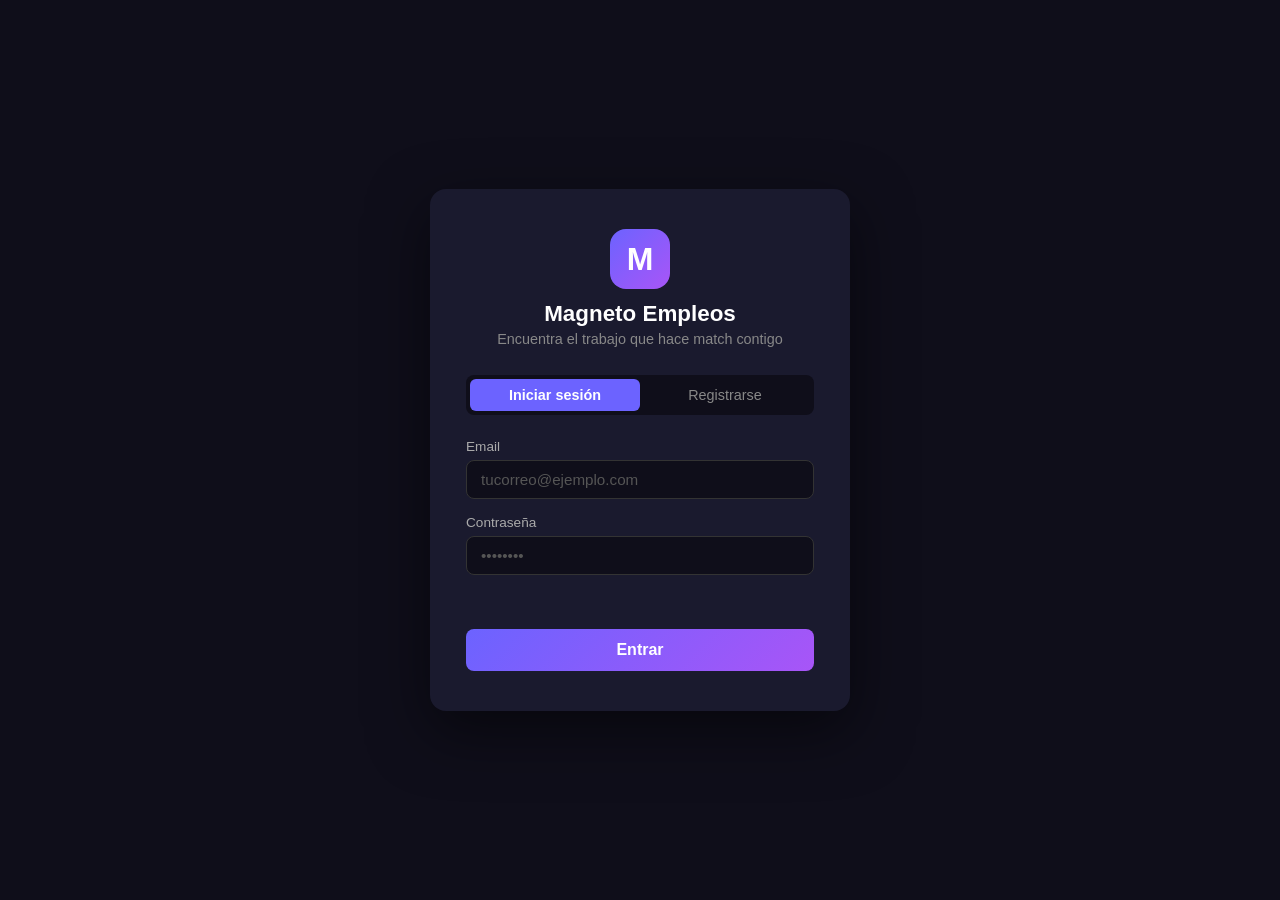
==== frontend/index.html @ bad2bdaa "Aplicacion de empleos tipo Magneto" ====
<!DOCTYPE html>
<html lang="es">
<head>
  <meta charset="UTF-8" />
  <title>Magneto Empleos — Iniciar sesión</title>
  <link rel="stylesheet" href="styles.css" />
</head>
<body class="auth-page">

  <div class="auth-card">
    <div class="auth-logo">
      <span class="logo-icon">M</span>
      <h1>Magneto Empleos</h1>
      <p>Encuentra el trabajo que hace match contigo</p>
    </div>

    <!-- Tabs -->
    <div class="tabs">
      <button class="tab active" onclick="showTab('login')">Iniciar sesión</button>
      <button class="tab" onclick="showTab('register')">Registrarse</button>
    </div>

    <!-- Login -->
    <form id="loginForm" class="auth-form" onsubmit="handleLogin(event)">
      <div class="field">
        <label>Email</label>
        <input type="email" id="loginEmail" placeholder="tucorreo@ejemplo.com" required />
      </div>
      <div class="field">
        <label>Contraseña</label>
        <input type="password" id="loginPassword" placeholder="••••••••" required />
      </div>
      <div id="loginError" class="error-msg"></div>
      <button type="submit" class="btn-primary">Entrar</button>
    </form>

    <!-- Register -->
    <form id="registerForm" class="auth-form hidden" onsubmit="handleRegister(event)">
      <div class="field">
        <label>Nombre completo</label>
        <input type="text" id="regName" placeholder="Juan Pérez" required />
      </div>
      <div class="field">
        <label>Email</label>
        <input type="email" id="regEmail" placeholder="tucorreo@ejemplo.com" required />
      </div>
      <div class="field">
        <label>Contraseña</label>
        <input type="password" id="regPassword" placeholder="Mínimo 6 caracteres" required minlength="6" />
      </div>
      <div id="registerError" class="error-msg"></div>
      <button type="submit" class="btn-primary">Crear cuenta</button>
    </form>
  </div>

  <script src="config.js"></script>
  <script>
    // Si ya hay sesion, redirigir al dashboard
    if (getToken()) window.location.href = "dashboard.html";

    function showTab(tab) {
      document.querySelectorAll(".tab").forEach(t => t.classList.remove("active"));
      document.querySelectorAll(".auth-form").forEach(f => f.classList.add("hidden"));

      if (tab === "login") {
        document.querySelectorAll(".tab")[0].classList.add("active");
        document.getElementById("loginForm").classList.remove("hidden");
      } else {
        document.querySelectorAll(".tab")[1].classList.add("active");
        document.getElementById("registerForm").classList.remove("hidden");
      }
    }

    async function handleLogin(e) {
      e.preventDefault();
      const errEl = document.getElementById("loginError");
      errEl.textContent = "";
      try {
        const data = await apiFetch("/auth/login", {
          method: "POST",
          body: JSON.stringify({
            email: document.getElementById("loginEmail").value,
            password: document.getElementById("loginPassword").value,
          }),
        });
        localStorage.setItem("token", data.token);
        localStorage.setItem("user", JSON.stringify(data.user));
        window.location.href = "dashboard.html";
      } catch (err) {
        errEl.textContent = err.message;
      }
    }

    async function handleRegister(e) {
      e.preventDefault();
      const errEl = document.getElementById("registerError");
      errEl.textContent = "";
      try {
        const data = await apiFetch("/auth/register", {
          method: "POST",
          body: JSON.stringify({
            email: document.getElementById("regEmail").value,
            full_name: document.getElementById("regName").value,
            password: document.getElementById("regPassword").value,
          }),
        });
        localStorage.setItem("token", data.token);
        localStorage.setItem("user", JSON.stringify(data.user));
        window.location.href = "profile.html";
      } catch (err) {
        errEl.textContent = err.message;
      }
    }
  </script>
</body>
</html>
---- frontend/styles.css ----
/* ===== RESET & BASE ===== */
*, *::before, *::after { box-sizing: border-box; margin: 0; padding: 0; }
body { font-family: 'Segoe UI', sans-serif; background: #f0f2f5; color: #1a1a2e; min-height: 100vh; }
a { text-decoration: none; color: inherit; }

/* ===== NAVBAR ===== */
.navbar {
  background: #1a1a2e;
  color: white;
  display: flex;
  align-items: center;
  justify-content: space-between;
  padding: 0 32px;
  height: 60px;
  position: sticky;
  top: 0;
  z-index: 100;
  box-shadow: 0 2px 8px rgba(0,0,0,0.3);
}
.nav-brand { display: flex; align-items: center; gap: 10px; font-weight: 700; font-size: 1.1rem; }
.nav-links { display: flex; align-items: center; gap: 24px; }
.nav-links a { color: #aaa; font-size: 0.95rem; transition: color 0.2s; }
.nav-links a:hover, .nav-links a.active { color: white; }
.btn-logout {
  background: transparent; border: 1px solid #555; color: #aaa;
  padding: 6px 14px; border-radius: 6px; cursor: pointer; font-size: 0.85rem;
  transition: all 0.2s;
}
.btn-logout:hover { border-color: #e74c3c; color: #e74c3c; }

/* ===== LOGO ICON ===== */
.logo-icon {
  background: linear-gradient(135deg, #6c63ff, #a855f7);
  color: white; font-weight: 900; font-size: 1.2rem;
  width: 36px; height: 36px; border-radius: 10px;
  display: inline-flex; align-items: center; justify-content: center;
}
.logo-icon.small { width: 28px; height: 28px; font-size: 1rem; border-radius: 7px; }

/* ===== CONTAINER ===== */
.container { max-width: 900px; margin: 0 auto; padding: 32px 20px; }
.page-title { font-size: 1.6rem; font-weight: 700; margin-bottom: 4px; }
.page-sub { color: #666; margin-bottom: 24px; }

/* ===== AUTH PAGE ===== */
.auth-page { display: flex; align-items: center; justify-content: center; min-height: 100vh; background: #0f0e1a; }
.auth-card {
  background: #1a1a2e; border-radius: 16px; padding: 40px 36px;
  width: 100%; max-width: 420px; box-shadow: 0 20px 60px rgba(0,0,0,0.5);
}
.auth-logo { text-align: center; margin-bottom: 28px; }
.auth-logo .logo-icon {
  width: 60px; height: 60px; font-size: 2rem; border-radius: 16px;
  margin: 0 auto 12px;
}
.auth-logo h1 { color: white; font-size: 1.4rem; }
.auth-logo p { color: #888; font-size: 0.9rem; margin-top: 4px; }

/* ===== TABS ===== */
.tabs { display: flex; background: #0f0e1a; border-radius: 8px; padding: 4px; margin-bottom: 24px; }
.tab {
  flex: 1; padding: 8px; background: transparent; border: none; color: #888;
  border-radius: 6px; cursor: pointer; font-size: 0.9rem; transition: all 0.2s;
}
.tab.active { background: #6c63ff; color: white; font-weight: 600; }

/* ===== FORMS ===== */
.auth-form { display: flex; flex-direction: column; gap: 16px; }
.hidden { display: none !important; }
.field { display: flex; flex-direction: column; gap: 6px; }
.field label { font-size: 0.85rem; color: #aaa; font-weight: 500; }
.field input, .field select {
  padding: 10px 14px; border-radius: 8px; border: 1px solid #333;
  background: #0f0e1a; color: white; font-size: 0.95rem; outline: none;
  transition: border-color 0.2s;
}
.field input:focus, .field select:focus { border-color: #6c63ff; }
.field input::placeholder { color: #555; }
.field-hint { font-size: 0.8rem; color: #777; margin-bottom: 4px; }

/* Perfil - campos claros sobre fondo claro */
.profile-card .field input,
.profile-card .field select {
  background: white; color: #1a1a2e; border: 1px solid #ddd;
}
.profile-card .field input:focus,
.profile-card .field select:focus { border-color: #6c63ff; }
.profile-card .field label { color: #555; }

/* ===== BUTTONS ===== */
.btn-primary {
  background: linear-gradient(135deg, #6c63ff, #a855f7);
  color: white; border: none; padding: 12px; border-radius: 8px;
  font-size: 1rem; font-weight: 600; cursor: pointer; transition: opacity 0.2s;
  margin-top: 4px;
}
.btn-primary:hover { opacity: 0.9; }
.btn-secondary {
  background: white; border: 1px solid #ddd; color: #555;
  padding: 8px 16px; border-radius: 8px; cursor: pointer; font-size: 0.9rem;
  transition: border-color 0.2s;
}
.btn-secondary:hover { border-color: #6c63ff; color: #6c63ff; }

/* ===== ERROR / STATUS ===== */
.error-msg { color: #e74c3c; font-size: 0.85rem; min-height: 18px; }
.status-msg {
  padding: 10px 14px; border-radius: 8px; font-size: 0.9rem;
}
.status-msg.info { background: #e8f4fd; color: #1a73e8; }
.status-msg.success { background: #e6f9f0; color: #27ae60; }
.status-msg.error { background: #fdeaea; color: #e74c3c; }

/* ===== WELCOME BAR ===== */
.welcome-bar {
  display: flex; align-items: center; justify-content: space-between;
  margin-bottom: 20px; flex-wrap: wrap; gap: 12px;
}
.welcome-bar h2 { font-size: 1.4rem; }
.welcome-bar p { color: #666; font-size: 0.9rem; }
.notif-area { display: flex; gap: 10px; align-items: center; }

.btn-notif {
  background: white; border: 1px solid #ddd; padding: 8px 14px;
  border-radius: 8px; cursor: pointer; font-size: 1rem; position: relative;
}
.btn-match {
  background: linear-gradient(135deg, #6c63ff, #a855f7);
  color: white; border: none; padding: 9px 18px;
  border-radius: 8px; cursor: pointer; font-weight: 600; font-size: 0.9rem;
}
.badge {
  background: #e74c3c; color: white; font-size: 0.7rem; font-weight: 700;
  border-radius: 50%; width: 18px; height: 18px;
  display: inline-flex; align-items: center; justify-content: center;
  position: absolute; top: 4px; right: 4px;
}

/* ===== NOTIFICATIONS PANEL ===== */
.notif-panel {
  background: white; border-radius: 12px; padding: 20px;
  box-shadow: 0 4px 20px rgba(0,0,0,0.1); margin-bottom: 24px;
}
.notif-panel h3 { margin-bottom: 16px; font-size: 1rem; color: #555; }
.notif-item {
  display: flex; gap: 14px; align-items: flex-start;
  padding: 12px 0; border-bottom: 1px solid #f0f0f0;
}
.notif-item:last-child { border-bottom: none; }
.notif-item p { font-size: 0.85rem; color: #666; margin-top: 4px; }
.notif-item small { color: #999; font-size: 0.8rem; }
.no-notif { color: #999; font-size: 0.9rem; text-align: center; padding: 16px 0; }

/* ===== MATCH CARDS ===== */
.match-card {
  background: white; border-radius: 12px; padding: 20px;
  margin-bottom: 16px; box-shadow: 0 2px 12px rgba(0,0,0,0.07);
  border-left: 4px solid #6c63ff;
  transition: transform 0.2s, box-shadow 0.2s;
}
.match-card:hover { transform: translateY(-2px); box-shadow: 0 6px 20px rgba(0,0,0,0.12); }
.match-header { display: flex; justify-content: space-between; align-items: flex-start; margin-bottom: 10px; }
.match-header h3 { font-size: 1.1rem; margin-bottom: 4px; }
.match-exp { font-size: 0.85rem; color: #666; margin-bottom: 12px; line-height: 1.5; }
.match-footer { display: flex; align-items: center; justify-content: space-between; flex-wrap: wrap; gap: 8px; }

/* ===== JOB CARDS ===== */
.job-card {
  background: white; border-radius: 12px; padding: 20px;
  margin-bottom: 16px; box-shadow: 0 2px 12px rgba(0,0,0,0.07);
  transition: transform 0.2s;
}
.job-card:hover { transform: translateY(-2px); }
.job-header { display: flex; justify-content: space-between; align-items: flex-start; margin-bottom: 8px; }
.job-header h3 { font-size: 1.05rem; margin-bottom: 4px; }
.job-location { font-size: 0.85rem; color: #888; margin-bottom: 8px; }
.job-desc { font-size: 0.9rem; color: #555; margin-bottom: 12px; line-height: 1.5; }
.job-footer { display: flex; align-items: center; justify-content: space-between; flex-wrap: wrap; gap: 8px; }

/* ===== SHARED CARD PARTS ===== */
.company { display: block; font-size: 0.9rem; color: #6c63ff; font-weight: 500; margin-bottom: 4px; }
.location { font-size: 0.82rem; color: #888; }
.salary { font-size: 0.85rem; color: #27ae60; font-weight: 500; }
.skills-row { display: flex; flex-wrap: wrap; gap: 6px; }
.skill-tag {
  background: #f0eeff; color: #6c63ff;
  padding: 3px 10px; border-radius: 20px; font-size: 0.78rem; font-weight: 500;
}
.skill-tag.editable {
  display: inline-flex; align-items: center; gap: 6px;
}
.skill-tag.editable button {
  background: none; border: none; color: #a855f7; cursor: pointer;
  font-size: 1rem; line-height: 1; padding: 0;
}

/* ===== SCORE BADGE ===== */
.score-badge {
  font-size: 1.1rem; font-weight: 800; padding: 6px 12px;
  border-radius: 10px; min-width: 60px; text-align: center;
}
.score-high { background: #e6f9f0; color: #27ae60; }
.score-mid { background: #fff8e1; color: #f39c12; }
.score-low { background: #fdeaea; color: #e74c3c; }

/* Notif score mini */
.notif-score {
  font-weight: 800; font-size: 0.9rem; padding: 4px 10px;
  border-radius: 8px; white-space: nowrap;
}

/* ===== MODALITY BADGE ===== */
.modality-badge {
  padding: 4px 12px; border-radius: 20px; font-size: 0.8rem; font-weight: 600; white-space: nowrap;
}
.modality-badge.remote { background: #e0f7f4; color: #0a9e88; }
.modality-badge.hybrid { background: #fff0e0; color: #e07b00; }
.modality-badge.on-site { background: #e8eaff; color: #3a4bd1; }

/* ===== FILTERS BAR ===== */
.filters-bar { display: flex; gap: 12px; margin-bottom: 16px; flex-wrap: wrap; }
.filters-bar input, .filters-bar select {
  padding: 9px 14px; border: 1px solid #ddd; border-radius: 8px;
  font-size: 0.9rem; background: white; outline: none; color: #1a1a2e;
}
.filters-bar input:focus, .filters-bar select:focus { border-color: #6c63ff; }
.job-count { font-size: 0.85rem; color: #888; margin-bottom: 16px; }

/* ===== PROFILE CARD ===== */
.profile-card {
  background: white; border-radius: 16px; padding: 28px;
  box-shadow: 0 2px 16px rgba(0,0,0,0.08);
}
.profile-top {
  display: flex; align-items: center; gap: 16px;
  margin-bottom: 28px; padding-bottom: 20px;
  border-bottom: 1px solid #f0f0f0;
}
.profile-top h3 { font-size: 1.1rem; }
.profile-top p { color: #888; font-size: 0.9rem; }
.avatar {
  width: 56px; height: 56px; border-radius: 50%;
  background: linear-gradient(135deg, #6c63ff, #a855f7);
  color: white; font-size: 1.4rem; font-weight: 800;
  display: flex; align-items: center; justify-content: center;
  flex-shrink: 0;
}
.form-grid { display: grid; grid-template-columns: 1fr 1fr; gap: 16px; margin-bottom: 20px; }

/* ===== SKILLS INPUT ===== */
.skills-input-area {
  min-height: 50px; border: 1px solid #ddd; border-radius: 8px;
  padding: 8px 12px; background: white; cursor: text;
  display: flex; flex-wrap: wrap; gap: 6px; align-items: center;
  transition: border-color 0.2s;
}
.skills-input-area:focus-within { border-color: #6c63ff; }
.skills-input-area input {
  border: none !important; outline: none !important; padding: 4px 0 !important;
  background: transparent !important; color: #1a1a2e !important;
  min-width: 140px; flex: 1;
}

/* ===== EMPTY / LOADING ===== */
.empty-state {
  background: white; border-radius: 12px; padding: 40px;
  text-align: center; color: #888; line-height: 1.8;
  box-shadow: 0 2px 8px rgba(0,0,0,0.05);
}
.empty-state a { color: #6c63ff; font-weight: 500; }
.loading { text-align: center; color: #aaa; padding: 40px; }

/* ===== RESPONSIVE ===== */
@media (max-width: 600px) {
  .form-grid { grid-template-columns: 1fr; }
  .match-header, .job-header { flex-direction: column; gap: 10px; }
  .nav-links { gap: 12px; }
  .navbar { padding: 0 16px; }
  .container { padding: 20px 14px; }
}
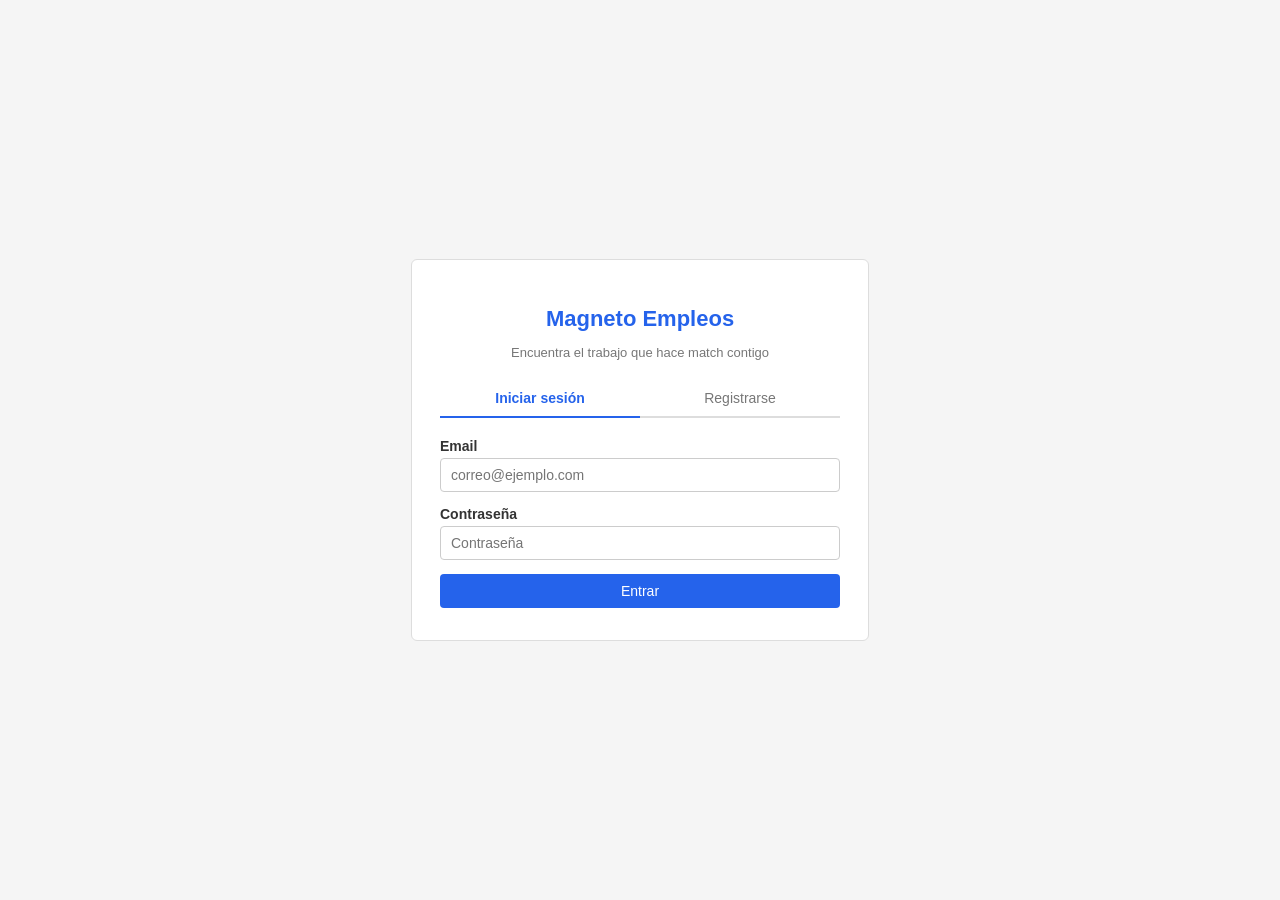
==== commit 9d9208fa: "Cambiando el front" ====
--- a/frontend/index.html
+++ b/frontend/index.html
@@ -2,79 +2,84 @@
 <html lang="es">
 <head>
   <meta charset="UTF-8" />
-  <title>Magneto Empleos — Iniciar sesión</title>
+  <title>Magneto Empleos - Login</title>
   <link rel="stylesheet" href="styles.css" />
 </head>
-<body class="auth-page">
+<body>
 
-  <div class="auth-card">
-    <div class="auth-logo">
-      <span class="logo-icon">M</span>
+  <div class="auth-wrapper">
+    <div class="auth-box">
+
       <h1>Magneto Empleos</h1>
       <p>Encuentra el trabajo que hace match contigo</p>
+
+      <!-- Tabs -->
+      <div class="tabs">
+        <button class="tab-btn active" onclick="mostrarTab('login')">Iniciar sesión</button>
+        <button class="tab-btn" onclick="mostrarTab('registro')">Registrarse</button>
+      </div>
+
+      <!-- Login -->
+      <div id="tabLogin">
+        <div id="loginMsg"></div>
+        <form onsubmit="hacerLogin(event)">
+          <div class="field">
+            <label>Email</label>
+            <input type="email" id="loginEmail" placeholder="correo@ejemplo.com" required />
+          </div>
+          <div class="field">
+            <label>Contraseña</label>
+            <input type="password" id="loginPassword" placeholder="Contraseña" required />
+          </div>
+          <button type="submit" class="btn btn-primary" style="width:100%">Entrar</button>
+        </form>
+      </div>
+
+      <!-- Registro -->
+      <div id="tabRegistro" class="hidden">
+        <div id="registroMsg"></div>
+        <form onsubmit="hacerRegistro(event)">
+          <div class="field">
+            <label>Nombre completo</label>
+            <input type="text" id="regNombre" placeholder="Juan Pérez" required />
+          </div>
+          <div class="field">
+            <label>Email</label>
+            <input type="email" id="regEmail" placeholder="correo@ejemplo.com" required />
+          </div>
+          <div class="field">
+            <label>Contraseña</label>
+            <input type="password" id="regPassword" placeholder="Mínimo 6 caracteres" minlength="6" required />
+          </div>
+          <button type="submit" class="btn btn-primary" style="width:100%">Crear cuenta</button>
+        </form>
+      </div>
+
     </div>
-
-    <!-- Tabs -->
-    <div class="tabs">
-      <button class="tab active" onclick="showTab('login')">Iniciar sesión</button>
-      <button class="tab" onclick="showTab('register')">Registrarse</button>
-    </div>
-
-    <!-- Login -->
-    <form id="loginForm" class="auth-form" onsubmit="handleLogin(event)">
-      <div class="field">
-        <label>Email</label>
-        <input type="email" id="loginEmail" placeholder="tucorreo@ejemplo.com" required />
-      </div>
-      <div class="field">
-        <label>Contraseña</label>
-        <input type="password" id="loginPassword" placeholder="••••••••" required />
-      </div>
-      <div id="loginError" class="error-msg"></div>
-      <button type="submit" class="btn-primary">Entrar</button>
-    </form>
-
-    <!-- Register -->
-    <form id="registerForm" class="auth-form hidden" onsubmit="handleRegister(event)">
-      <div class="field">
-        <label>Nombre completo</label>
-        <input type="text" id="regName" placeholder="Juan Pérez" required />
-      </div>
-      <div class="field">
-        <label>Email</label>
-        <input type="email" id="regEmail" placeholder="tucorreo@ejemplo.com" required />
-      </div>
-      <div class="field">
-        <label>Contraseña</label>
-        <input type="password" id="regPassword" placeholder="Mínimo 6 caracteres" required minlength="6" />
-      </div>
-      <div id="registerError" class="error-msg"></div>
-      <button type="submit" class="btn-primary">Crear cuenta</button>
-    </form>
   </div>
 
   <script src="config.js"></script>
   <script>
-    // Si ya hay sesion, redirigir al dashboard
     if (getToken()) window.location.href = "dashboard.html";
 
-    function showTab(tab) {
-      document.querySelectorAll(".tab").forEach(t => t.classList.remove("active"));
-      document.querySelectorAll(".auth-form").forEach(f => f.classList.add("hidden"));
+    function mostrarTab(tab) {
+      document.querySelectorAll(".tab-btn").forEach(b => b.classList.remove("active"));
+      document.getElementById("tabLogin").classList.add("hidden");
+      document.getElementById("tabRegistro").classList.add("hidden");
 
       if (tab === "login") {
-        document.querySelectorAll(".tab")[0].classList.add("active");
-        document.getElementById("loginForm").classList.remove("hidden");
+        document.querySelectorAll(".tab-btn")[0].classList.add("active");
+        document.getElementById("tabLogin").classList.remove("hidden");
       } else {
-        document.querySelectorAll(".tab")[1].classList.add("active");
-        document.getElementById("registerForm").classList.remove("hidden");
+        document.querySelectorAll(".tab-btn")[1].classList.add("active");
+        document.getElementById("tabRegistro").classList.remove("hidden");
       }
     }
 
-    async function handleLogin(e) {
+    async function hacerLogin(e) {
       e.preventDefault();
-      const errEl = document.getElementById("loginError");
-      errEl.textContent = "";
+      const msgEl = document.getElementById("loginMsg");
+      msgEl.innerHTML = "";
       try {
         const data = await apiFetch("/auth/login", {
           method: "POST",
@@ -87,20 +92,20 @@
         localStorage.setItem("user", JSON.stringify(data.user));
         window.location.href = "dashboard.html";
       } catch (err) {
-        errEl.textContent = err.message;
+        msgEl.innerHTML = `<div class="msg msg-error">${err.message}</div>`;
       }
     }
 
-    async function handleRegister(e) {
+    async function hacerRegistro(e) {
       e.preventDefault();
-      const errEl = document.getElementById("registerError");
-      errEl.textContent = "";
+      const msgEl = document.getElementById("registroMsg");
+      msgEl.innerHTML = "";
       try {
         const data = await apiFetch("/auth/register", {
           method: "POST",
           body: JSON.stringify({
             email: document.getElementById("regEmail").value,
-            full_name: document.getElementById("regName").value,
+            full_name: document.getElementById("regNombre").value,
             password: document.getElementById("regPassword").value,
           }),
         });
@@ -108,7 +113,7 @@
         localStorage.setItem("user", JSON.stringify(data.user));
         window.location.href = "profile.html";
       } catch (err) {
-        errEl.textContent = err.message;
+        msgEl.innerHTML = `<div class="msg msg-error">${err.message}</div>`;
       }
     }
   </script>
--- a/frontend/styles.css
+++ b/frontend/styles.css
@@ -1,280 +1,376 @@
-/* ===== RESET & BASE ===== */
-*, *::before, *::after { box-sizing: border-box; margin: 0; padding: 0; }
-body { font-family: 'Segoe UI', sans-serif; background: #f0f2f5; color: #1a1a2e; min-height: 100vh; }
-a { text-decoration: none; color: inherit; }
-
-/* ===== NAVBAR ===== */
-.navbar {
-  background: #1a1a2e;
+/* Estilos generales */
+body {
+  font-family: Arial, sans-serif;
+  background-color: #f5f5f5;
+  margin: 0;
+  padding: 0;
+  color: #333;
+}
+
+a {
+  text-decoration: none;
+  color: #2563eb;
+}
+
+/* Navbar */
+nav {
+  background-color: #2563eb;
+  padding: 12px 24px;
+  display: flex;
+  justify-content: space-between;
+  align-items: center;
+}
+
+nav .brand {
   color: white;
-  display: flex;
-  align-items: center;
-  justify-content: space-between;
-  padding: 0 32px;
-  height: 60px;
-  position: sticky;
-  top: 0;
-  z-index: 100;
-  box-shadow: 0 2px 8px rgba(0,0,0,0.3);
-}
-.nav-brand { display: flex; align-items: center; gap: 10px; font-weight: 700; font-size: 1.1rem; }
-.nav-links { display: flex; align-items: center; gap: 24px; }
-.nav-links a { color: #aaa; font-size: 0.95rem; transition: color 0.2s; }
-.nav-links a:hover, .nav-links a.active { color: white; }
-.btn-logout {
-  background: transparent; border: 1px solid #555; color: #aaa;
-  padding: 6px 14px; border-radius: 6px; cursor: pointer; font-size: 0.85rem;
-  transition: all 0.2s;
-}
-.btn-logout:hover { border-color: #e74c3c; color: #e74c3c; }
-
-/* ===== LOGO ICON ===== */
-.logo-icon {
-  background: linear-gradient(135deg, #6c63ff, #a855f7);
-  color: white; font-weight: 900; font-size: 1.2rem;
-  width: 36px; height: 36px; border-radius: 10px;
-  display: inline-flex; align-items: center; justify-content: center;
-}
-.logo-icon.small { width: 28px; height: 28px; font-size: 1rem; border-radius: 7px; }
-
-/* ===== CONTAINER ===== */
-.container { max-width: 900px; margin: 0 auto; padding: 32px 20px; }
-.page-title { font-size: 1.6rem; font-weight: 700; margin-bottom: 4px; }
-.page-sub { color: #666; margin-bottom: 24px; }
-
-/* ===== AUTH PAGE ===== */
-.auth-page { display: flex; align-items: center; justify-content: center; min-height: 100vh; background: #0f0e1a; }
-.auth-card {
-  background: #1a1a2e; border-radius: 16px; padding: 40px 36px;
-  width: 100%; max-width: 420px; box-shadow: 0 20px 60px rgba(0,0,0,0.5);
-}
-.auth-logo { text-align: center; margin-bottom: 28px; }
-.auth-logo .logo-icon {
-  width: 60px; height: 60px; font-size: 2rem; border-radius: 16px;
-  margin: 0 auto 12px;
-}
-.auth-logo h1 { color: white; font-size: 1.4rem; }
-.auth-logo p { color: #888; font-size: 0.9rem; margin-top: 4px; }
-
-/* ===== TABS ===== */
-.tabs { display: flex; background: #0f0e1a; border-radius: 8px; padding: 4px; margin-bottom: 24px; }
-.tab {
-  flex: 1; padding: 8px; background: transparent; border: none; color: #888;
-  border-radius: 6px; cursor: pointer; font-size: 0.9rem; transition: all 0.2s;
-}
-.tab.active { background: #6c63ff; color: white; font-weight: 600; }
-
-/* ===== FORMS ===== */
-.auth-form { display: flex; flex-direction: column; gap: 16px; }
-.hidden { display: none !important; }
-.field { display: flex; flex-direction: column; gap: 6px; }
-.field label { font-size: 0.85rem; color: #aaa; font-weight: 500; }
-.field input, .field select {
-  padding: 10px 14px; border-radius: 8px; border: 1px solid #333;
-  background: #0f0e1a; color: white; font-size: 0.95rem; outline: none;
-  transition: border-color 0.2s;
-}
-.field input:focus, .field select:focus { border-color: #6c63ff; }
-.field input::placeholder { color: #555; }
-.field-hint { font-size: 0.8rem; color: #777; margin-bottom: 4px; }
-
-/* Perfil - campos claros sobre fondo claro */
-.profile-card .field input,
-.profile-card .field select {
-  background: white; color: #1a1a2e; border: 1px solid #ddd;
-}
-.profile-card .field input:focus,
-.profile-card .field select:focus { border-color: #6c63ff; }
-.profile-card .field label { color: #555; }
-
-/* ===== BUTTONS ===== */
+  font-size: 20px;
+  font-weight: bold;
+}
+
+nav .links a {
+  color: white;
+  margin-left: 16px;
+  font-size: 14px;
+}
+
+nav .links a:hover {
+  text-decoration: underline;
+}
+
+nav .links button {
+  margin-left: 16px;
+  background: white;
+  color: #2563eb;
+  border: none;
+  padding: 6px 12px;
+  border-radius: 4px;
+  cursor: pointer;
+  font-size: 14px;
+}
+
+/* Contenedor principal */
+.container {
+  max-width: 860px;
+  margin: 30px auto;
+  padding: 0 16px;
+}
+
+/* Tarjeta simple */
+.card {
+  background: white;
+  border: 1px solid #ddd;
+  border-radius: 6px;
+  padding: 20px;
+  margin-bottom: 16px;
+}
+
+/* Formularios */
+.field {
+  margin-bottom: 14px;
+}
+
+.field label {
+  display: block;
+  font-size: 14px;
+  margin-bottom: 4px;
+  font-weight: bold;
+}
+
+.field input,
+.field select,
+.field textarea {
+  width: 100%;
+  padding: 8px 10px;
+  border: 1px solid #ccc;
+  border-radius: 4px;
+  font-size: 14px;
+  box-sizing: border-box;
+}
+
+.field input:focus,
+.field select:focus {
+  outline: none;
+  border-color: #2563eb;
+}
+
+/* Botones */
+.btn {
+  padding: 9px 18px;
+  border: none;
+  border-radius: 4px;
+  cursor: pointer;
+  font-size: 14px;
+}
+
 .btn-primary {
-  background: linear-gradient(135deg, #6c63ff, #a855f7);
-  color: white; border: none; padding: 12px; border-radius: 8px;
-  font-size: 1rem; font-weight: 600; cursor: pointer; transition: opacity 0.2s;
-  margin-top: 4px;
-}
-.btn-primary:hover { opacity: 0.9; }
+  background-color: #2563eb;
+  color: white;
+}
+
+.btn-primary:hover {
+  background-color: #1d4ed8;
+}
+
 .btn-secondary {
-  background: white; border: 1px solid #ddd; color: #555;
-  padding: 8px 16px; border-radius: 8px; cursor: pointer; font-size: 0.9rem;
-  transition: border-color 0.2s;
-}
-.btn-secondary:hover { border-color: #6c63ff; color: #6c63ff; }
-
-/* ===== ERROR / STATUS ===== */
-.error-msg { color: #e74c3c; font-size: 0.85rem; min-height: 18px; }
-.status-msg {
-  padding: 10px 14px; border-radius: 8px; font-size: 0.9rem;
-}
-.status-msg.info { background: #e8f4fd; color: #1a73e8; }
-.status-msg.success { background: #e6f9f0; color: #27ae60; }
-.status-msg.error { background: #fdeaea; color: #e74c3c; }
-
-/* ===== WELCOME BAR ===== */
-.welcome-bar {
-  display: flex; align-items: center; justify-content: space-between;
-  margin-bottom: 20px; flex-wrap: wrap; gap: 12px;
-}
-.welcome-bar h2 { font-size: 1.4rem; }
-.welcome-bar p { color: #666; font-size: 0.9rem; }
-.notif-area { display: flex; gap: 10px; align-items: center; }
-
-.btn-notif {
-  background: white; border: 1px solid #ddd; padding: 8px 14px;
-  border-radius: 8px; cursor: pointer; font-size: 1rem; position: relative;
-}
-.btn-match {
-  background: linear-gradient(135deg, #6c63ff, #a855f7);
-  color: white; border: none; padding: 9px 18px;
-  border-radius: 8px; cursor: pointer; font-weight: 600; font-size: 0.9rem;
-}
-.badge {
-  background: #e74c3c; color: white; font-size: 0.7rem; font-weight: 700;
-  border-radius: 50%; width: 18px; height: 18px;
-  display: inline-flex; align-items: center; justify-content: center;
-  position: absolute; top: 4px; right: 4px;
-}
-
-/* ===== NOTIFICATIONS PANEL ===== */
-.notif-panel {
-  background: white; border-radius: 12px; padding: 20px;
-  box-shadow: 0 4px 20px rgba(0,0,0,0.1); margin-bottom: 24px;
-}
-.notif-panel h3 { margin-bottom: 16px; font-size: 1rem; color: #555; }
+  background-color: white;
+  color: #333;
+  border: 1px solid #ccc;
+}
+
+.btn-secondary:hover {
+  background-color: #f0f0f0;
+}
+
+/* Login / Register */
+.auth-wrapper {
+  display: flex;
+  justify-content: center;
+  align-items: center;
+  min-height: 100vh;
+}
+
+.auth-box {
+  background: white;
+  border: 1px solid #ddd;
+  border-radius: 6px;
+  padding: 32px 28px;
+  width: 100%;
+  max-width: 400px;
+}
+
+.auth-box h1 {
+  text-align: center;
+  font-size: 22px;
+  margin-bottom: 6px;
+  color: #2563eb;
+}
+
+.auth-box p {
+  text-align: center;
+  color: #777;
+  font-size: 13px;
+  margin-bottom: 20px;
+}
+
+/* Tabs simples */
+.tabs {
+  display: flex;
+  border-bottom: 2px solid #ddd;
+  margin-bottom: 20px;
+}
+
+.tab-btn {
+  flex: 1;
+  padding: 10px;
+  background: none;
+  border: none;
+  cursor: pointer;
+  font-size: 14px;
+  color: #777;
+  border-bottom: 2px solid transparent;
+  margin-bottom: -2px;
+}
+
+.tab-btn.active {
+  color: #2563eb;
+  border-bottom-color: #2563eb;
+  font-weight: bold;
+}
+
+/* Mensajes */
+.msg {
+  padding: 10px 14px;
+  border-radius: 4px;
+  font-size: 13px;
+  margin-bottom: 12px;
+}
+
+.msg-error { background: #fee2e2; color: #b91c1c; }
+.msg-success { background: #dcfce7; color: #166534; }
+.msg-info { background: #dbeafe; color: #1e40af; }
+
+.hidden { display: none; }
+
+/* Jobs */
+.job-card {
+  background: white;
+  border: 1px solid #ddd;
+  border-radius: 6px;
+  padding: 16px 20px;
+  margin-bottom: 12px;
+}
+
+.job-card h3 {
+  margin: 0 0 4px 0;
+  font-size: 16px;
+}
+
+.job-card .company {
+  color: #2563eb;
+  font-size: 13px;
+  display: block;
+  margin-bottom: 6px;
+}
+
+.job-card .meta {
+  font-size: 13px;
+  color: #666;
+  margin-bottom: 8px;
+}
+
+.job-card .desc {
+  font-size: 13px;
+  color: #555;
+  margin-bottom: 10px;
+}
+
+.job-card .salary {
+  font-size: 13px;
+  color: #166534;
+  font-weight: bold;
+}
+
+/* Skills tags */
+.skills-row {
+  display: flex;
+  flex-wrap: wrap;
+  gap: 6px;
+  margin-top: 8px;
+}
+
+.skill-tag {
+  background: #eff6ff;
+  color: #2563eb;
+  border: 1px solid #bfdbfe;
+  padding: 2px 10px;
+  border-radius: 12px;
+  font-size: 12px;
+}
+
+.skill-tag button {
+  background: none;
+  border: none;
+  color: #666;
+  cursor: pointer;
+  margin-left: 4px;
+  font-size: 13px;
+}
+
+/* Matches */
+.match-card {
+  background: white;
+  border: 1px solid #ddd;
+  border-left: 4px solid #2563eb;
+  border-radius: 6px;
+  padding: 16px 20px;
+  margin-bottom: 12px;
+}
+
+.match-card h3 { margin: 0 0 4px 0; font-size: 16px; }
+.match-card .company { color: #2563eb; font-size: 13px; display: block; margin-bottom: 4px; }
+.match-card .meta { font-size: 13px; color: #666; margin-bottom: 8px; }
+.match-card .explanation { font-size: 13px; color: #444; margin-bottom: 10px; }
+
+.score {
+  font-weight: bold;
+  font-size: 18px;
+  float: right;
+  padding: 4px 10px;
+  border-radius: 4px;
+}
+
+.score-alto { background: #dcfce7; color: #166534; }
+.score-medio { background: #fef9c3; color: #854d0e; }
+.score-bajo { background: #fee2e2; color: #b91c1c; }
+
+/* Filtros */
+.filtros {
+  display: flex;
+  gap: 10px;
+  margin-bottom: 14px;
+  flex-wrap: wrap;
+}
+
+.filtros input,
+.filtros select {
+  padding: 8px 10px;
+  border: 1px solid #ccc;
+  border-radius: 4px;
+  font-size: 13px;
+}
+
+/* Perfil */
+.perfil-header {
+  display: flex;
+  align-items: center;
+  gap: 14px;
+  margin-bottom: 20px;
+  padding-bottom: 16px;
+  border-bottom: 1px solid #eee;
+}
+
+.avatar {
+  width: 50px;
+  height: 50px;
+  border-radius: 50%;
+  background-color: #2563eb;
+  color: white;
+  font-size: 22px;
+  font-weight: bold;
+  display: flex;
+  align-items: center;
+  justify-content: center;
+}
+
+.form-grid {
+  display: grid;
+  grid-template-columns: 1fr 1fr;
+  gap: 14px;
+}
+
+/* Skills input area */
+.skills-area {
+  border: 1px solid #ccc;
+  border-radius: 4px;
+  padding: 8px 10px;
+  min-height: 42px;
+  display: flex;
+  flex-wrap: wrap;
+  gap: 6px;
+  align-items: center;
+  cursor: text;
+}
+
+.skills-area:focus-within { border-color: #2563eb; }
+
+.skills-area input {
+  border: none;
+  outline: none;
+  font-size: 14px;
+  flex: 1;
+  min-width: 120px;
+  padding: 0;
+}
+
+/* Notificaciones */
 .notif-item {
-  display: flex; gap: 14px; align-items: flex-start;
-  padding: 12px 0; border-bottom: 1px solid #f0f0f0;
-}
+  padding: 10px 0;
+  border-bottom: 1px solid #eee;
+  font-size: 13px;
+}
+
 .notif-item:last-child { border-bottom: none; }
-.notif-item p { font-size: 0.85rem; color: #666; margin-top: 4px; }
-.notif-item small { color: #999; font-size: 0.8rem; }
-.no-notif { color: #999; font-size: 0.9rem; text-align: center; padding: 16px 0; }
-
-/* ===== MATCH CARDS ===== */
-.match-card {
-  background: white; border-radius: 12px; padding: 20px;
-  margin-bottom: 16px; box-shadow: 0 2px 12px rgba(0,0,0,0.07);
-  border-left: 4px solid #6c63ff;
-  transition: transform 0.2s, box-shadow 0.2s;
-}
-.match-card:hover { transform: translateY(-2px); box-shadow: 0 6px 20px rgba(0,0,0,0.12); }
-.match-header { display: flex; justify-content: space-between; align-items: flex-start; margin-bottom: 10px; }
-.match-header h3 { font-size: 1.1rem; margin-bottom: 4px; }
-.match-exp { font-size: 0.85rem; color: #666; margin-bottom: 12px; line-height: 1.5; }
-.match-footer { display: flex; align-items: center; justify-content: space-between; flex-wrap: wrap; gap: 8px; }
-
-/* ===== JOB CARDS ===== */
-.job-card {
-  background: white; border-radius: 12px; padding: 20px;
-  margin-bottom: 16px; box-shadow: 0 2px 12px rgba(0,0,0,0.07);
-  transition: transform 0.2s;
-}
-.job-card:hover { transform: translateY(-2px); }
-.job-header { display: flex; justify-content: space-between; align-items: flex-start; margin-bottom: 8px; }
-.job-header h3 { font-size: 1.05rem; margin-bottom: 4px; }
-.job-location { font-size: 0.85rem; color: #888; margin-bottom: 8px; }
-.job-desc { font-size: 0.9rem; color: #555; margin-bottom: 12px; line-height: 1.5; }
-.job-footer { display: flex; align-items: center; justify-content: space-between; flex-wrap: wrap; gap: 8px; }
-
-/* ===== SHARED CARD PARTS ===== */
-.company { display: block; font-size: 0.9rem; color: #6c63ff; font-weight: 500; margin-bottom: 4px; }
-.location { font-size: 0.82rem; color: #888; }
-.salary { font-size: 0.85rem; color: #27ae60; font-weight: 500; }
-.skills-row { display: flex; flex-wrap: wrap; gap: 6px; }
-.skill-tag {
-  background: #f0eeff; color: #6c63ff;
-  padding: 3px 10px; border-radius: 20px; font-size: 0.78rem; font-weight: 500;
-}
-.skill-tag.editable {
-  display: inline-flex; align-items: center; gap: 6px;
-}
-.skill-tag.editable button {
-  background: none; border: none; color: #a855f7; cursor: pointer;
-  font-size: 1rem; line-height: 1; padding: 0;
-}
-
-/* ===== SCORE BADGE ===== */
-.score-badge {
-  font-size: 1.1rem; font-weight: 800; padding: 6px 12px;
-  border-radius: 10px; min-width: 60px; text-align: center;
-}
-.score-high { background: #e6f9f0; color: #27ae60; }
-.score-mid { background: #fff8e1; color: #f39c12; }
-.score-low { background: #fdeaea; color: #e74c3c; }
-
-/* Notif score mini */
-.notif-score {
-  font-weight: 800; font-size: 0.9rem; padding: 4px 10px;
-  border-radius: 8px; white-space: nowrap;
-}
-
-/* ===== MODALITY BADGE ===== */
-.modality-badge {
-  padding: 4px 12px; border-radius: 20px; font-size: 0.8rem; font-weight: 600; white-space: nowrap;
-}
-.modality-badge.remote { background: #e0f7f4; color: #0a9e88; }
-.modality-badge.hybrid { background: #fff0e0; color: #e07b00; }
-.modality-badge.on-site { background: #e8eaff; color: #3a4bd1; }
-
-/* ===== FILTERS BAR ===== */
-.filters-bar { display: flex; gap: 12px; margin-bottom: 16px; flex-wrap: wrap; }
-.filters-bar input, .filters-bar select {
-  padding: 9px 14px; border: 1px solid #ddd; border-radius: 8px;
-  font-size: 0.9rem; background: white; outline: none; color: #1a1a2e;
-}
-.filters-bar input:focus, .filters-bar select:focus { border-color: #6c63ff; }
-.job-count { font-size: 0.85rem; color: #888; margin-bottom: 16px; }
-
-/* ===== PROFILE CARD ===== */
-.profile-card {
-  background: white; border-radius: 16px; padding: 28px;
-  box-shadow: 0 2px 16px rgba(0,0,0,0.08);
-}
-.profile-top {
-  display: flex; align-items: center; gap: 16px;
-  margin-bottom: 28px; padding-bottom: 20px;
-  border-bottom: 1px solid #f0f0f0;
-}
-.profile-top h3 { font-size: 1.1rem; }
-.profile-top p { color: #888; font-size: 0.9rem; }
-.avatar {
-  width: 56px; height: 56px; border-radius: 50%;
-  background: linear-gradient(135deg, #6c63ff, #a855f7);
-  color: white; font-size: 1.4rem; font-weight: 800;
-  display: flex; align-items: center; justify-content: center;
-  flex-shrink: 0;
-}
-.form-grid { display: grid; grid-template-columns: 1fr 1fr; gap: 16px; margin-bottom: 20px; }
-
-/* ===== SKILLS INPUT ===== */
-.skills-input-area {
-  min-height: 50px; border: 1px solid #ddd; border-radius: 8px;
-  padding: 8px 12px; background: white; cursor: text;
-  display: flex; flex-wrap: wrap; gap: 6px; align-items: center;
-  transition: border-color 0.2s;
-}
-.skills-input-area:focus-within { border-color: #6c63ff; }
-.skills-input-area input {
-  border: none !important; outline: none !important; padding: 4px 0 !important;
-  background: transparent !important; color: #1a1a2e !important;
-  min-width: 140px; flex: 1;
-}
-
-/* ===== EMPTY / LOADING ===== */
-.empty-state {
-  background: white; border-radius: 12px; padding: 40px;
-  text-align: center; color: #888; line-height: 1.8;
-  box-shadow: 0 2px 8px rgba(0,0,0,0.05);
-}
-.empty-state a { color: #6c63ff; font-weight: 500; }
-.loading { text-align: center; color: #aaa; padding: 40px; }
-
-/* ===== RESPONSIVE ===== */
+.notif-item strong { display: block; margin-bottom: 2px; }
+.notif-item small { color: #888; }
+
+/* Utilidades */
+.text-center { text-align: center; }
+.text-muted { color: #888; font-size: 13px; }
+.mt-10 { margin-top: 10px; }
+.mb-10 { margin-bottom: 10px; }
+
+/* Responsive */
 @media (max-width: 600px) {
   .form-grid { grid-template-columns: 1fr; }
-  .match-header, .job-header { flex-direction: column; gap: 10px; }
-  .nav-links { gap: 12px; }
-  .navbar { padding: 0 16px; }
-  .container { padding: 20px 14px; }
-}
+  nav { flex-direction: column; gap: 8px; }
+}
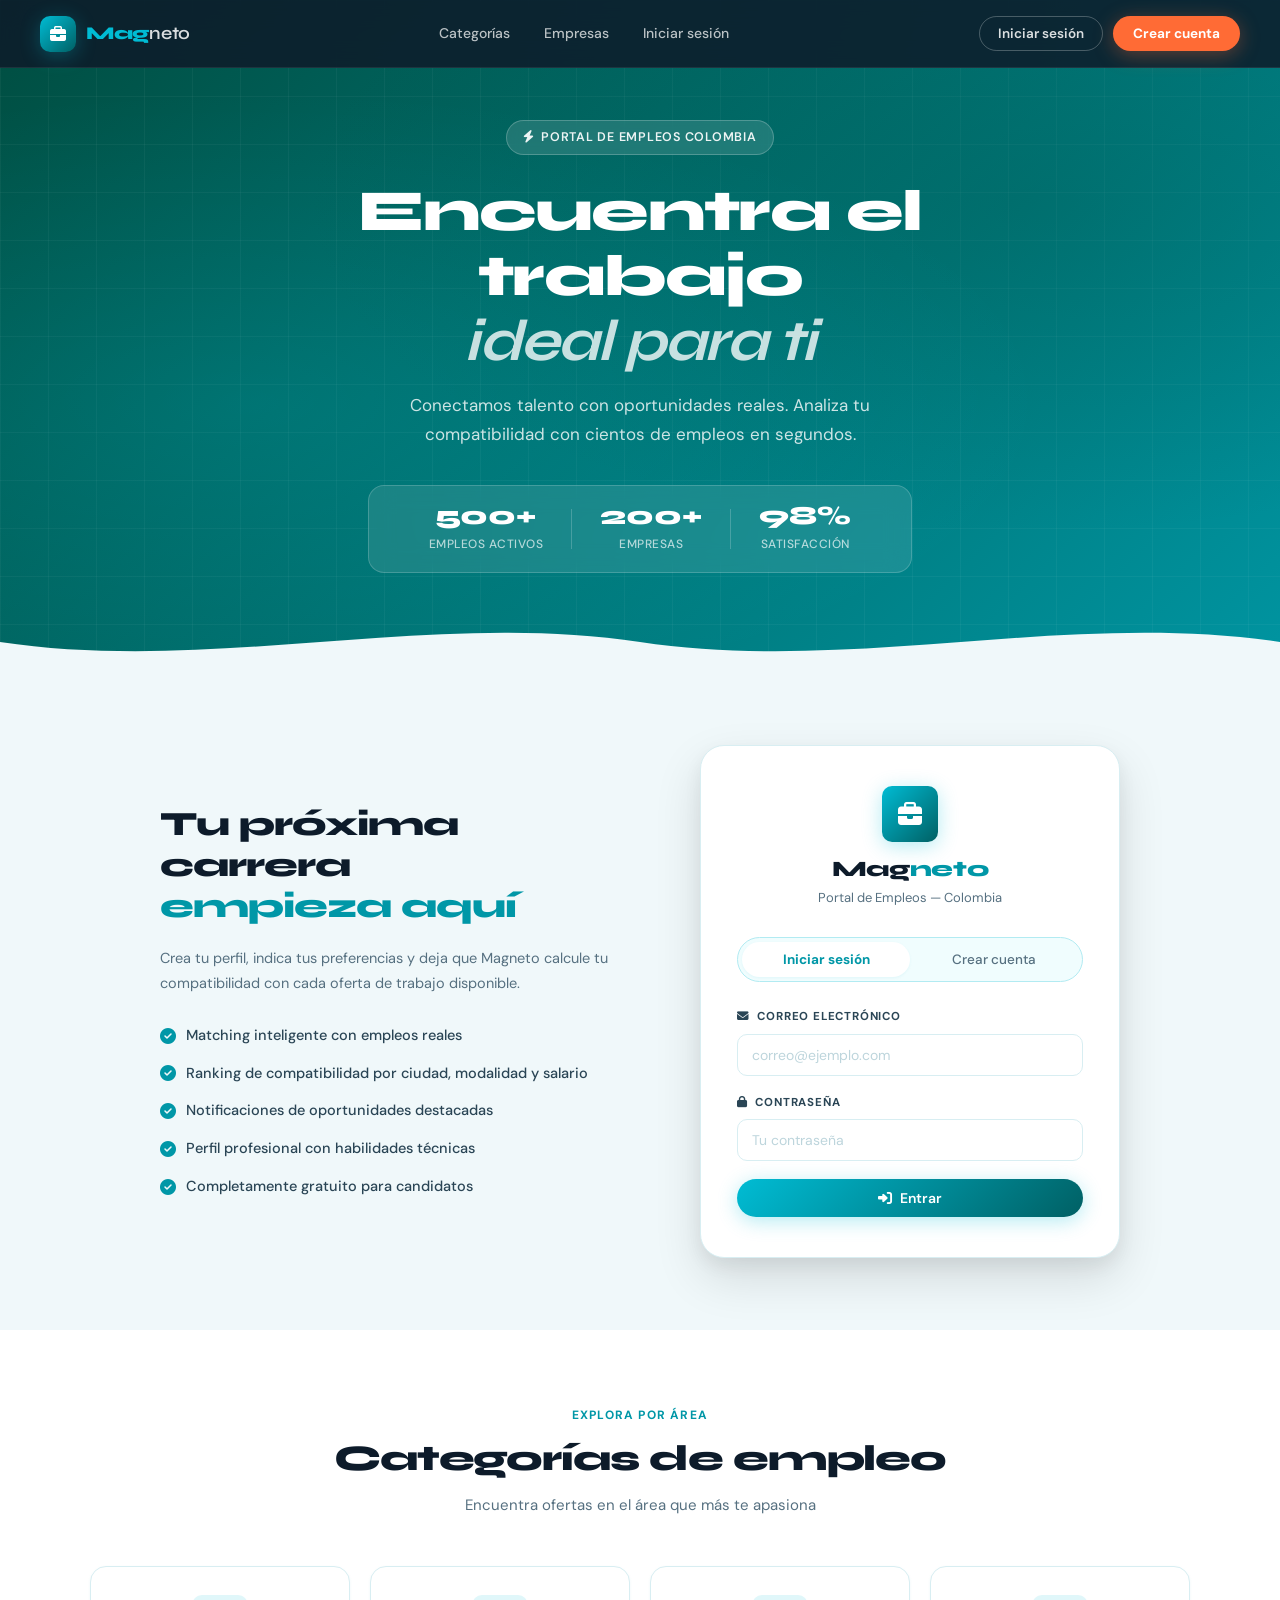
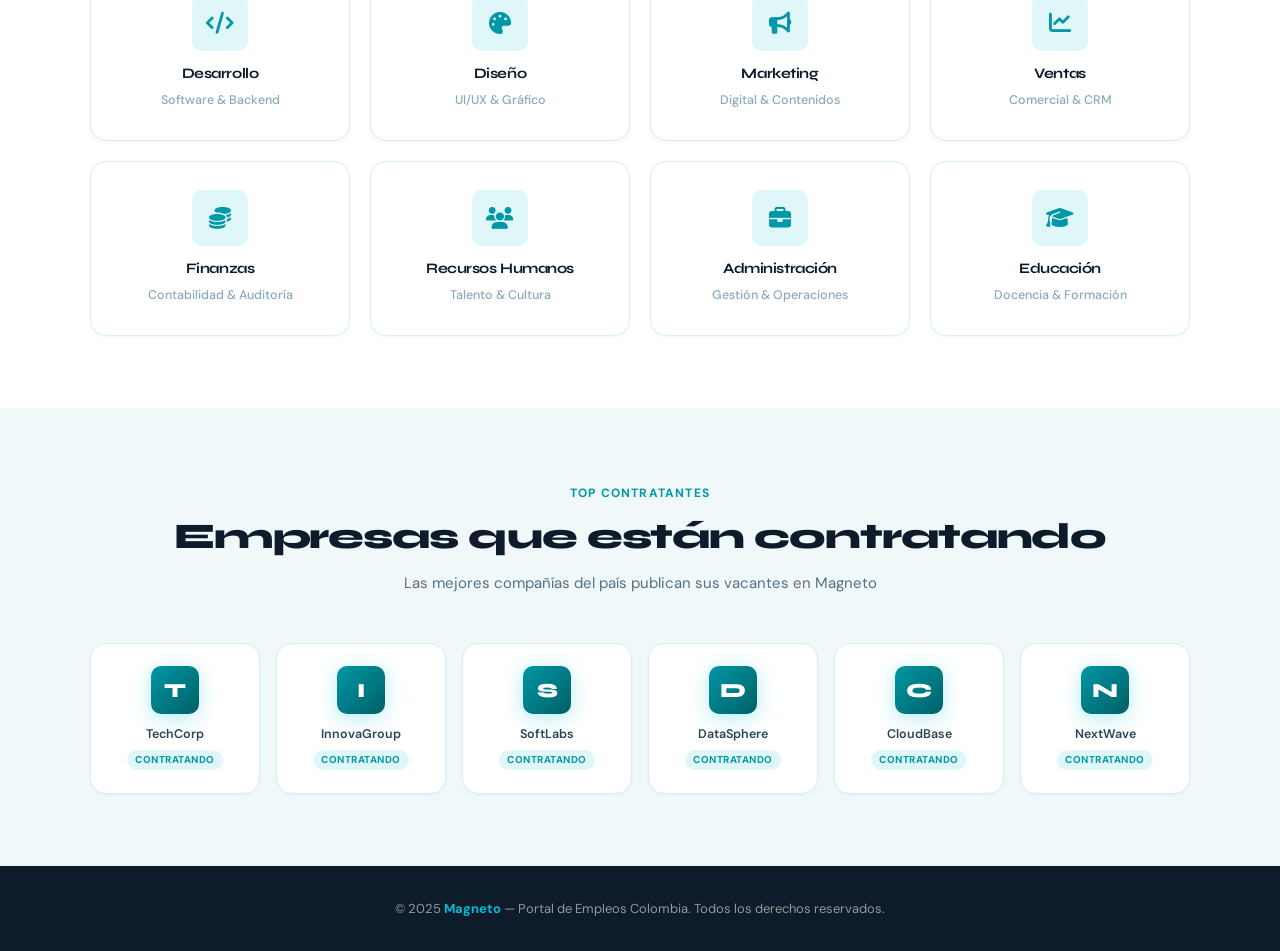
==== commit 8f6443b8: "Organizando conexión con mySQL, mejorando y implementando sistema de rankings" ====
--- a/frontend/index.html
+++ b/frontend/index.html
@@ -2,71 +2,252 @@
 <html lang="es">
 <head>
   <meta charset="UTF-8" />
-  <title>Magneto Empleos - Login</title>
+  <meta name="viewport" content="width=device-width, initial-scale=1.0" />
+  <title>Magneto — Portal de Empleos</title>
+  <link rel="stylesheet" href="https://cdnjs.cloudflare.com/ajax/libs/font-awesome/6.5.1/css/all.min.css" />
   <link rel="stylesheet" href="styles.css" />
 </head>
 <body>
 
-  <div class="auth-wrapper">
-    <div class="auth-box">
-
-      <h1>Magneto Empleos</h1>
-      <p>Encuentra el trabajo que hace match contigo</p>
-
-      <!-- Tabs -->
-      <div class="tabs">
-        <button class="tab-btn active" onclick="mostrarTab('login')">Iniciar sesión</button>
-        <button class="tab-btn" onclick="mostrarTab('registro')">Registrarse</button>
-      </div>
-
-      <!-- Login -->
-      <div id="tabLogin">
-        <div id="loginMsg"></div>
-        <form onsubmit="hacerLogin(event)">
-          <div class="field">
-            <label>Email</label>
-            <input type="email" id="loginEmail" placeholder="correo@ejemplo.com" required />
-          </div>
-          <div class="field">
-            <label>Contraseña</label>
-            <input type="password" id="loginPassword" placeholder="Contraseña" required />
-          </div>
-          <button type="submit" class="btn btn-primary" style="width:100%">Entrar</button>
-        </form>
-      </div>
-
-      <!-- Registro -->
-      <div id="tabRegistro" class="hidden">
-        <div id="registroMsg"></div>
-        <form onsubmit="hacerRegistro(event)">
-          <div class="field">
-            <label>Nombre completo</label>
-            <input type="text" id="regNombre" placeholder="Juan Pérez" required />
-          </div>
-          <div class="field">
-            <label>Email</label>
-            <input type="email" id="regEmail" placeholder="correo@ejemplo.com" required />
-          </div>
-          <div class="field">
-            <label>Contraseña</label>
-            <input type="password" id="regPassword" placeholder="Mínimo 6 caracteres" minlength="6" required />
-          </div>
-          <button type="submit" class="btn btn-primary" style="width:100%">Crear cuenta</button>
-        </form>
-      </div>
-
-    </div>
-  </div>
+  <!-- ▸ LANDING NAVBAR -->
+  <nav class="landing-nav" id="landingNav">
+    <a href="#" class="ln-brand">
+      <div class="ln-logo"><i class="fas fa-briefcase"></i></div>
+      <span><strong>Mag</strong>neto</span>
+    </a>
+    <div class="ln-links">
+      <a href="#categorias">Categorías</a>
+      <a href="#empresas">Empresas</a>
+      <a href="#auth-section">Iniciar sesión</a>
+    </div>
+    <div class="ln-actions">
+      <button class="btn-outline-nav" onclick="scrollToAuth('login')">Iniciar sesión</button>
+      <button class="btn-cta-nav" onclick="scrollToAuth('registro')">Crear cuenta</button>
+    </div>
+  </nav>
+
+  <!-- ▸ HERO -->
+  <section class="hero">
+    <div class="hero-content">
+      <div class="hero-badge">
+        <i class="fas fa-bolt"></i> Portal de Empleos Colombia
+      </div>
+      <h1>Encuentra el trabajo<br /><em>ideal para ti</em></h1>
+      <p>Conectamos talento con oportunidades reales. Analiza tu compatibilidad con cientos de empleos en segundos.</p>
+      <div class="hero-stats">
+        <div class="hero-stat">
+          <strong>500+</strong>
+          <span>Empleos activos</span>
+        </div>
+        <div class="hero-divider"></div>
+        <div class="hero-stat">
+          <strong>200+</strong>
+          <span>Empresas</span>
+        </div>
+        <div class="hero-divider"></div>
+        <div class="hero-stat">
+          <strong>98%</strong>
+          <span>Satisfacción</span>
+        </div>
+      </div>
+    </div>
+    <div class="hero-wave">
+      <svg viewBox="0 0 1440 64" fill="none" preserveAspectRatio="none" xmlns="http://www.w3.org/2000/svg">
+        <path d="M0,32 C240,64 480,0 720,32 C960,64 1200,0 1440,32 L1440,64 L0,64 Z" fill="#F0F8FA"/>
+      </svg>
+    </div>
+  </section>
+
+  <!-- ▸ AUTH SECTION -->
+  <section class="auth-section" id="auth-section">
+    <div class="auth-container">
+
+      <div class="auth-side-text">
+        <h2>Tu próxima carrera<br /><span>empieza aquí</span></h2>
+        <p style="color:var(--t3);font-size:14.5px;margin-bottom:28px;line-height:1.7">
+          Crea tu perfil, indica tus preferencias y deja que Magneto calcule tu compatibilidad con cada oferta de trabajo disponible.
+        </p>
+        <ul class="auth-features">
+          <li><i class="fas fa-circle-check"></i> Matching inteligente con empleos reales</li>
+          <li><i class="fas fa-circle-check"></i> Ranking de compatibilidad por ciudad, modalidad y salario</li>
+          <li><i class="fas fa-circle-check"></i> Notificaciones de oportunidades destacadas</li>
+          <li><i class="fas fa-circle-check"></i> Perfil profesional con habilidades técnicas</li>
+          <li><i class="fas fa-circle-check"></i> Completamente gratuito para candidatos</li>
+        </ul>
+      </div>
+
+      <div class="auth-card">
+        <div class="auth-logo">
+          <div class="auth-icon"><i class="fas fa-briefcase"></i></div>
+          <h1>Mag<span>neto</span></h1>
+          <p>Portal de Empleos — Colombia</p>
+        </div>
+
+        <div class="tabs">
+          <button class="tab-btn active" onclick="mostrarTab('login')">Iniciar sesión</button>
+          <button class="tab-btn" onclick="mostrarTab('registro')">Crear cuenta</button>
+        </div>
+
+        <!-- Login -->
+        <div id="tabLogin">
+          <div id="loginMsg"></div>
+          <form onsubmit="hacerLogin(event)">
+            <div class="field">
+              <label><i class="fas fa-envelope"></i> &nbsp;Correo electrónico</label>
+              <input type="email" id="loginEmail" placeholder="correo@ejemplo.com" required autocomplete="email" />
+            </div>
+            <div class="field">
+              <label><i class="fas fa-lock"></i> &nbsp;Contraseña</label>
+              <input type="password" id="loginPassword" placeholder="Tu contraseña" required autocomplete="current-password" />
+            </div>
+            <button type="submit" class="btn btn-primary" style="width:100%;justify-content:center;padding:12px">
+              <i class="fas fa-right-to-bracket"></i> Entrar
+            </button>
+          </form>
+        </div>
+
+        <!-- Registro -->
+        <div id="tabRegistro" class="hidden">
+          <div id="registroMsg"></div>
+          <form onsubmit="hacerRegistro(event)">
+            <div class="field">
+              <label><i class="fas fa-user"></i> &nbsp;Nombre completo</label>
+              <input type="text" id="regNombre" placeholder="Juan Pérez" required autocomplete="name" />
+            </div>
+            <div class="field">
+              <label><i class="fas fa-envelope"></i> &nbsp;Correo electrónico</label>
+              <input type="email" id="regEmail" placeholder="correo@ejemplo.com" required autocomplete="email" />
+            </div>
+            <div class="field">
+              <label><i class="fas fa-lock"></i> &nbsp;Contraseña</label>
+              <input type="password" id="regPassword" placeholder="Mínimo 6 caracteres" minlength="6" required autocomplete="new-password" />
+            </div>
+            <button type="submit" class="btn btn-primary" style="width:100%;justify-content:center;padding:12px">
+              <i class="fas fa-user-plus"></i> Crear cuenta
+            </button>
+          </form>
+        </div>
+      </div>
+
+    </div>
+  </section>
+
+  <!-- ▸ CATEGORÍAS -->
+  <section class="section-categories" id="categorias">
+    <div class="section-header">
+      <span class="section-eyebrow">Explora por área</span>
+      <h2>Categorías de empleo</h2>
+      <p>Encuentra ofertas en el área que más te apasiona</p>
+    </div>
+    <div class="categories-grid">
+      <div class="cat-card" onclick="scrollToAuth('registro')">
+        <div class="cat-icon"><i class="fas fa-code"></i></div>
+        <h3>Desarrollo</h3>
+        <span>Software & Backend</span>
+      </div>
+      <div class="cat-card" onclick="scrollToAuth('registro')">
+        <div class="cat-icon"><i class="fas fa-palette"></i></div>
+        <h3>Diseño</h3>
+        <span>UI/UX & Gráfico</span>
+      </div>
+      <div class="cat-card" onclick="scrollToAuth('registro')">
+        <div class="cat-icon"><i class="fas fa-bullhorn"></i></div>
+        <h3>Marketing</h3>
+        <span>Digital & Contenidos</span>
+      </div>
+      <div class="cat-card" onclick="scrollToAuth('registro')">
+        <div class="cat-icon"><i class="fas fa-chart-line"></i></div>
+        <h3>Ventas</h3>
+        <span>Comercial & CRM</span>
+      </div>
+      <div class="cat-card" onclick="scrollToAuth('registro')">
+        <div class="cat-icon"><i class="fas fa-coins"></i></div>
+        <h3>Finanzas</h3>
+        <span>Contabilidad & Auditoría</span>
+      </div>
+      <div class="cat-card" onclick="scrollToAuth('registro')">
+        <div class="cat-icon"><i class="fas fa-users"></i></div>
+        <h3>Recursos Humanos</h3>
+        <span>Talento & Cultura</span>
+      </div>
+      <div class="cat-card" onclick="scrollToAuth('registro')">
+        <div class="cat-icon"><i class="fas fa-briefcase"></i></div>
+        <h3>Administración</h3>
+        <span>Gestión & Operaciones</span>
+      </div>
+      <div class="cat-card" onclick="scrollToAuth('registro')">
+        <div class="cat-icon"><i class="fas fa-graduation-cap"></i></div>
+        <h3>Educación</h3>
+        <span>Docencia & Formación</span>
+      </div>
+    </div>
+  </section>
+
+  <!-- ▸ EMPRESAS -->
+  <section class="section-companies" id="empresas">
+    <div class="section-header">
+      <span class="section-eyebrow">Top contratantes</span>
+      <h2>Empresas que están contratando</h2>
+      <p>Las mejores compañías del país publican sus vacantes en Magneto</p>
+    </div>
+    <div class="companies-grid">
+      <div class="company-card">
+        <div class="company-logo">T</div>
+        <span>TechCorp</span>
+        <span class="hiring-badge">Contratando</span>
+      </div>
+      <div class="company-card">
+        <div class="company-logo">I</div>
+        <span>InnovaGroup</span>
+        <span class="hiring-badge">Contratando</span>
+      </div>
+      <div class="company-card">
+        <div class="company-logo">S</div>
+        <span>SoftLabs</span>
+        <span class="hiring-badge">Contratando</span>
+      </div>
+      <div class="company-card">
+        <div class="company-logo">D</div>
+        <span>DataSphere</span>
+        <span class="hiring-badge">Contratando</span>
+      </div>
+      <div class="company-card">
+        <div class="company-logo">C</div>
+        <span>CloudBase</span>
+        <span class="hiring-badge">Contratando</span>
+      </div>
+      <div class="company-card">
+        <div class="company-logo">N</div>
+        <span>NextWave</span>
+        <span class="hiring-badge">Contratando</span>
+      </div>
+    </div>
+  </section>
+
+  <!-- ▸ FOOTER -->
+  <footer class="site-footer">
+    <p>&copy; 2025 <strong>Magneto</strong> — Portal de Empleos Colombia. Todos los derechos reservados.</p>
+  </footer>
 
   <script src="config.js"></script>
   <script>
     if (getToken()) window.location.href = "dashboard.html";
+
+    // Navbar scroll effect
+    const nav = document.getElementById("landingNav");
+    window.addEventListener("scroll", () => {
+      nav.classList.toggle("scrolled", window.scrollY > 40);
+    });
+
+    function scrollToAuth(tab) {
+      document.getElementById("auth-section").scrollIntoView({ behavior: "smooth" });
+      setTimeout(() => mostrarTab(tab), 400);
+    }
 
     function mostrarTab(tab) {
       document.querySelectorAll(".tab-btn").forEach(b => b.classList.remove("active"));
       document.getElementById("tabLogin").classList.add("hidden");
       document.getElementById("tabRegistro").classList.add("hidden");
-
       if (tab === "login") {
         document.querySelectorAll(".tab-btn")[0].classList.add("active");
         document.getElementById("tabLogin").classList.remove("hidden");
@@ -92,7 +273,7 @@
         localStorage.setItem("user", JSON.stringify(data.user));
         window.location.href = "dashboard.html";
       } catch (err) {
-        msgEl.innerHTML = `<div class="msg msg-error">${err.message}</div>`;
+        msgEl.innerHTML = `<div class="msg msg-error"><i class="fas fa-circle-exclamation"></i> ${err.message}</div>`;
       }
     }
 
@@ -113,7 +294,7 @@
         localStorage.setItem("user", JSON.stringify(data.user));
         window.location.href = "profile.html";
       } catch (err) {
-        msgEl.innerHTML = `<div class="msg msg-error">${err.message}</div>`;
+        msgEl.innerHTML = `<div class="msg msg-error"><i class="fas fa-circle-exclamation"></i> ${err.message}</div>`;
       }
     }
   </script>
--- a/frontend/styles.css
+++ b/frontend/styles.css
@@ -1,376 +1,1708 @@
-/* Estilos generales */
+@import url('https://fonts.googleapis.com/css2?family=Syne:wght@400;500;600;700;800&family=DM+Sans:ital,opsz,wght@0,9..40,300;0,9..40,400;0,9..40,500;0,9..40,600;0,9..40,700;1,9..40,400&display=swap');
+
+/* ═══════════════════════════════════════════════════
+   TOKENS DE DISEÑO
+═══════════════════════════════════════════════════ */
+:root {
+  --teal:         #00BCD4;
+  --teal-dark:    #006064;
+  --teal-mid:     #0097A7;
+  --teal-deeper:  #004D40;
+  --teal-light:   #E0F7FA;
+  --teal-pale:    #F0FDFE;
+  --teal-border:  #B2EBF2;
+
+  --navy:         #0D1B2A;
+  --navy-mid:     #152238;
+  --navy-soft:    #1E3A50;
+
+  --orange:       #FF6B35;
+  --orange-dark:  #E55A26;
+  --orange-light: #FFF3EE;
+
+  --white:        #FFFFFF;
+  --bg:           #F0F8FA;
+  --card:         #FFFFFF;
+  --border:       #D8EEF2;
+  --border-2:     #C0E2E8;
+
+  --t1: #0D1B2A;
+  --t2: #2A4555;
+  --t3: #567080;
+  --t4: #8AAAB8;
+  --t5: #BDD5DC;
+
+  --shadow-xs: 0 1px 3px rgba(0,150,180,.07);
+  --shadow-sm: 0 2px 10px rgba(0,0,0,.06), 0 1px 3px rgba(0,150,180,.04);
+  --shadow-md: 0 6px 20px rgba(0,0,0,.08), 0 2px 8px rgba(0,0,0,.04);
+  --shadow-lg: 0 12px 32px rgba(0,0,0,.10), 0 4px 12px rgba(0,0,0,.05);
+  --shadow-xl: 0 20px 48px rgba(0,0,0,.12), 0 8px 18px rgba(0,0,0,.06);
+  --shadow-teal:   0 4px 20px rgba(0,188,212,.30);
+  --shadow-orange: 0 4px 20px rgba(255,107,53,.35);
+  --shadow-card:   0 2px 12px rgba(0,100,130,.08), 0 1px 4px rgba(0,0,0,.04);
+
+  --r1: 6px;
+  --r2: 10px;
+  --r3: 16px;
+  --r4: 24px;
+  --r5: 32px;
+  --rf: 9999px;
+
+  --font-h: 'Syne', system-ui, sans-serif;
+  --font-b: 'DM Sans', system-ui, sans-serif;
+  --ease: cubic-bezier(.4, 0, .2, 1);
+}
+
+/* ═══════════════════════════════════════════════════
+   RESET + BASE
+═══════════════════════════════════════════════════ */
+*, *::before, *::after { box-sizing: border-box; margin: 0; padding: 0; }
+html { scroll-behavior: smooth; }
+
 body {
-  font-family: Arial, sans-serif;
-  background-color: #f5f5f5;
-  margin: 0;
-  padding: 0;
-  color: #333;
-}
-
-a {
+  font-family: var(--font-b);
+  background: var(--bg);
+  color: var(--t1);
+  font-size: 15px;
+  line-height: 1.65;
+  -webkit-font-smoothing: antialiased;
+  -moz-osx-font-smoothing: grayscale;
+}
+
+h1, h2, h3, h4, h5 {
+  font-family: var(--font-h);
+  line-height: 1.25;
+  letter-spacing: -.03em;
+}
+
+a { text-decoration: none; color: var(--teal-mid); transition: color .2s; }
+a:hover { color: var(--teal-dark); }
+img { max-width: 100%; display: block; }
+
+/* ═══════════════════════════════════════════════════
+   LANDING NAVBAR
+═══════════════════════════════════════════════════ */
+.landing-nav {
+  position: fixed;
+  top: 0; left: 0; right: 0;
+  height: 68px;
+  display: flex;
+  align-items: center;
+  justify-content: space-between;
+  padding: 0 40px;
+  background: rgba(13, 27, 42, .85);
+  backdrop-filter: blur(12px);
+  -webkit-backdrop-filter: blur(12px);
+  border-bottom: 1px solid rgba(255,255,255,.08);
+  z-index: 500;
+  transition: background .3s;
+}
+
+.landing-nav.scrolled {
+  background: rgba(13, 27, 42, .97);
+}
+
+.ln-brand {
+  display: flex;
+  align-items: center;
+  gap: 10px;
   text-decoration: none;
-  color: #2563eb;
-}
-
-/* Navbar */
-nav {
-  background-color: #2563eb;
-  padding: 12px 24px;
-  display: flex;
+}
+
+.ln-logo {
+  width: 36px;
+  height: 36px;
+  border-radius: var(--r2);
+  background: linear-gradient(135deg, var(--teal) 0%, var(--teal-dark) 100%);
+  display: flex;
+  align-items: center;
+  justify-content: center;
+  color: white;
+  font-size: 16px;
+  box-shadow: var(--shadow-teal);
+}
+
+.ln-brand span {
+  font-family: var(--font-h);
+  font-size: 18px;
+  font-weight: 600;
+  color: rgba(255,255,255,.85);
+  letter-spacing: -.3px;
+}
+
+.ln-brand strong { color: var(--teal); font-weight: 800; }
+
+.ln-links {
+  display: flex;
+  align-items: center;
+  gap: 6px;
+}
+
+.ln-links a {
+  color: rgba(255,255,255,.72);
+  font-size: 14px;
+  font-weight: 500;
+  padding: 6px 14px;
+  border-radius: var(--rf);
+  position: relative;
+  transition: color .2s, background .2s;
+}
+
+.ln-links a::after {
+  content: '';
+  position: absolute;
+  bottom: 2px; left: 14px; right: 14px;
+  height: 2px;
+  background: var(--teal);
+  border-radius: var(--rf);
+  transform: scaleX(0);
+  transform-origin: left;
+  transition: transform .25s var(--ease);
+}
+
+.ln-links a:hover { color: white; }
+.ln-links a:hover::after { transform: scaleX(1); }
+
+.ln-actions { display: flex; align-items: center; gap: 10px; }
+
+.btn-outline-nav {
+  color: rgba(255,255,255,.85);
+  border: 1.5px solid rgba(255,255,255,.25);
+  padding: 8px 18px;
+  border-radius: var(--rf);
+  font-size: 13.5px;
+  font-weight: 600;
+  font-family: var(--font-b);
+  transition: all .2s;
+  cursor: pointer;
+  background: transparent;
+}
+
+.btn-outline-nav:hover {
+  border-color: var(--teal);
+  color: var(--teal);
+  background: rgba(0,188,212,.08);
+}
+
+.btn-cta-nav {
+  background: var(--orange);
+  color: white;
+  padding: 9px 20px;
+  border-radius: var(--rf);
+  font-size: 13.5px;
+  font-weight: 700;
+  font-family: var(--font-b);
+  transition: all .2s;
+  cursor: pointer;
+  border: none;
+  box-shadow: var(--shadow-orange);
+}
+
+.btn-cta-nav:hover {
+  background: var(--orange-dark);
+  transform: translateY(-1px);
+  box-shadow: 0 6px 24px rgba(255,107,53,.45);
+  color: white;
+}
+
+/* ═══════════════════════════════════════════════════
+   HERO SECTION
+═══════════════════════════════════════════════════ */
+@keyframes gradShift {
+  0%   { background-position: 0% 50%; }
+  50%  { background-position: 100% 50%; }
+  100% { background-position: 0% 50%; }
+}
+
+@keyframes floatUp {
+  0%, 100% { transform: translateY(0); }
+  50%       { transform: translateY(-8px); }
+}
+
+.hero {
+  min-height: 580px;
+  padding: 120px 40px 100px;
+  display: flex;
+  align-items: center;
+  justify-content: center;
+  position: relative;
+  overflow: hidden;
+  background: linear-gradient(-45deg, #006064, #0097A7, #00ACC1, #004D40);
+  background-size: 400% 400%;
+  animation: gradShift 14s ease infinite;
+}
+
+/* Grid pattern overlay */
+.hero::before {
+  content: '';
+  position: absolute;
+  inset: 0;
+  background-image:
+    linear-gradient(rgba(255,255,255,.04) 1px, transparent 1px),
+    linear-gradient(90deg, rgba(255,255,255,.04) 1px, transparent 1px);
+  background-size: 48px 48px;
+  pointer-events: none;
+}
+
+/* Radial glow orbs */
+.hero::after {
+  content: '';
+  position: absolute;
+  inset: 0;
+  background:
+    radial-gradient(ellipse at 20% 60%, rgba(0,230,255,.12) 0%, transparent 55%),
+    radial-gradient(ellipse at 80% 30%, rgba(0,77,64,.25) 0%, transparent 50%);
+  pointer-events: none;
+}
+
+.hero-content {
+  position: relative;
+  z-index: 1;
+  max-width: 720px;
+  text-align: center;
+  color: white;
+}
+
+.hero-badge {
+  display: inline-flex;
+  align-items: center;
+  gap: 6px;
+  background: rgba(255,255,255,.12);
+  border: 1px solid rgba(255,255,255,.22);
+  backdrop-filter: blur(8px);
+  padding: 6px 16px;
+  border-radius: var(--rf);
+  font-size: 12.5px;
+  font-weight: 600;
+  letter-spacing: .06em;
+  text-transform: uppercase;
+  margin-bottom: 24px;
+  color: rgba(255,255,255,.92);
+}
+
+.hero-content h1 {
+  font-size: clamp(36px, 5.5vw, 58px);
+  font-weight: 800;
+  color: white;
+  margin-bottom: 18px;
+  line-height: 1.12;
+}
+
+.hero-content h1 em {
+  font-style: italic;
+  color: rgba(255,255,255,.78);
+  font-weight: 700;
+}
+
+.hero-content p {
+  font-size: 17px;
+  color: rgba(255,255,255,.80);
+  max-width: 520px;
+  margin: 0 auto 36px;
+  font-weight: 400;
+  line-height: 1.7;
+}
+
+.hero-stats {
+  display: flex;
+  align-items: center;
+  justify-content: center;
+  gap: 0;
+  background: rgba(255,255,255,.10);
+  backdrop-filter: blur(12px);
+  border: 1px solid rgba(255,255,255,.18);
+  border-radius: var(--r3);
+  padding: 16px 32px;
+  display: inline-flex;
+  gap: 0;
+}
+
+.hero-stat {
+  text-align: center;
+  padding: 0 28px;
+}
+
+.hero-stat strong {
+  display: block;
+  font-family: var(--font-h);
+  font-size: 26px;
+  font-weight: 800;
+  color: white;
+  line-height: 1.1;
+}
+
+.hero-stat span {
+  font-size: 12px;
+  color: rgba(255,255,255,.68);
+  font-weight: 500;
+  letter-spacing: .04em;
+  text-transform: uppercase;
+}
+
+.hero-divider {
+  width: 1px;
+  height: 40px;
+  background: rgba(255,255,255,.2);
+  flex-shrink: 0;
+}
+
+/* Wave separator */
+.hero-wave {
+  position: absolute;
+  bottom: -1px; left: 0; right: 0;
+  pointer-events: none;
+  line-height: 0;
+  z-index: 2;
+}
+
+.hero-wave svg { width: 100%; height: 64px; display: block; }
+
+/* ═══════════════════════════════════════════════════
+   AUTH SECTION (index.html)
+═══════════════════════════════════════════════════ */
+.auth-section {
+  padding: 72px 40px;
+  background: var(--bg);
+}
+
+.auth-container {
+  max-width: 960px;
+  margin: 0 auto;
+  display: grid;
+  grid-template-columns: 1fr 420px;
+  gap: 60px;
+  align-items: center;
+}
+
+.auth-side-text h2 {
+  font-size: 34px;
+  font-weight: 800;
+  color: var(--navy);
+  margin-bottom: 20px;
+  line-height: 1.2;
+}
+
+.auth-side-text h2 span { color: var(--teal-mid); }
+
+.auth-features {
+  list-style: none;
+  display: flex;
+  flex-direction: column;
+  gap: 14px;
+}
+
+.auth-features li {
+  display: flex;
+  align-items: center;
+  gap: 10px;
+  font-size: 14.5px;
+  color: var(--t2);
+  font-weight: 500;
+}
+
+.auth-features li i {
+  color: var(--teal-mid);
+  font-size: 16px;
+  flex-shrink: 0;
+}
+
+/* Auth card (the actual form) */
+.auth-card {
+  background: var(--white);
+  border-radius: var(--r4);
+  padding: 40px 36px;
+  box-shadow: var(--shadow-xl);
+  border: 1px solid var(--border);
+}
+
+.auth-logo {
+  text-align: center;
+  margin-bottom: 28px;
+}
+
+.auth-icon {
+  width: 56px;
+  height: 56px;
+  border-radius: var(--r2);
+  background: linear-gradient(135deg, var(--teal) 0%, var(--teal-dark) 100%);
+  display: inline-flex;
+  align-items: center;
+  justify-content: center;
+  font-size: 24px;
+  color: white;
+  margin-bottom: 14px;
+  box-shadow: var(--shadow-teal);
+}
+
+.auth-logo h1 {
+  font-size: 22px;
+  font-weight: 800;
+  color: var(--navy);
+  letter-spacing: -.4px;
+  margin-bottom: 4px;
+}
+
+.auth-logo h1 span { color: var(--teal-mid); }
+
+.auth-logo p { font-size: 13px; color: var(--t3); }
+
+/* Tabs */
+.tabs {
+  display: flex;
+  background: var(--teal-pale);
+  border: 1px solid var(--teal-border);
+  border-radius: var(--rf);
+  padding: 4px;
+  margin-bottom: 26px;
+}
+
+.tab-btn {
+  flex: 1;
+  padding: 9px;
+  background: transparent;
+  border: none;
+  border-radius: var(--rf);
+  font-size: 13.5px;
+  font-weight: 500;
+  font-family: var(--font-b);
+  color: var(--t3);
+  cursor: pointer;
+  transition: all .2s;
+}
+
+.tab-btn.active {
+  background: var(--white);
+  color: var(--teal-mid);
+  font-weight: 700;
+  box-shadow: var(--shadow-xs);
+}
+
+/* ═══════════════════════════════════════════════════
+   CATEGORY CARDS SECTION
+═══════════════════════════════════════════════════ */
+.section-categories {
+  padding: 72px 40px;
+  background: var(--white);
+}
+
+.section-companies {
+  padding: 72px 40px;
+  background: var(--bg);
+}
+
+.section-header {
+  text-align: center;
+  margin-bottom: 48px;
+}
+
+.section-header .section-eyebrow {
+  display: inline-block;
+  font-size: 12px;
+  font-weight: 700;
+  text-transform: uppercase;
+  letter-spacing: .1em;
+  color: var(--teal-mid);
+  margin-bottom: 10px;
+}
+
+.section-header h2 {
+  font-size: clamp(26px, 3.5vw, 36px);
+  font-weight: 800;
+  color: var(--navy);
+  margin-bottom: 12px;
+}
+
+.section-header p {
+  font-size: 15px;
+  color: var(--t3);
+  max-width: 500px;
+  margin: 0 auto;
+}
+
+/* Category grid */
+.categories-grid {
+  max-width: 1100px;
+  margin: 0 auto;
+  display: grid;
+  grid-template-columns: repeat(4, 1fr);
+  gap: 20px;
+}
+
+.cat-card {
+  background: var(--white);
+  border: 1.5px solid var(--border);
+  border-radius: var(--r3);
+  padding: 28px 20px;
+  text-align: center;
+  cursor: pointer;
+  transition: all .25s var(--ease);
+  box-shadow: var(--shadow-xs);
+}
+
+.cat-card:hover {
+  border-color: var(--teal);
+  box-shadow: var(--shadow-teal);
+  transform: translateY(-4px);
+}
+
+.cat-card:hover .cat-icon { transform: scale(1.1) rotate(-5deg); }
+
+.cat-icon {
+  width: 56px;
+  height: 56px;
+  border-radius: var(--r2);
+  background: var(--teal-light);
+  display: flex;
+  align-items: center;
+  justify-content: center;
+  font-size: 22px;
+  color: var(--teal-mid);
+  margin: 0 auto 14px;
+  transition: transform .25s var(--ease);
+}
+
+.cat-card:hover .cat-icon {
+  background: linear-gradient(135deg, var(--teal) 0%, var(--teal-dark) 100%);
+  color: white;
+}
+
+.cat-card h3 {
+  font-size: 14.5px;
+  font-weight: 700;
+  color: var(--navy);
+  margin-bottom: 4px;
+}
+
+.cat-card span {
+  font-size: 12.5px;
+  color: var(--t4);
+  font-weight: 500;
+}
+
+/* Companies grid */
+.companies-grid {
+  max-width: 1100px;
+  margin: 0 auto;
+  display: grid;
+  grid-template-columns: repeat(6, 1fr);
+  gap: 16px;
+}
+
+.company-card {
+  background: var(--white);
+  border: 1.5px solid var(--border);
+  border-radius: var(--r3);
+  padding: 22px 16px;
+  text-align: center;
+  transition: all .22s var(--ease);
+  box-shadow: var(--shadow-xs);
+  cursor: pointer;
+}
+
+.company-card:hover {
+  border-color: var(--teal-border);
+  box-shadow: var(--shadow-md);
+  transform: scale(1.04);
+}
+
+.company-logo {
+  width: 48px;
+  height: 48px;
+  border-radius: var(--r2);
+  background: linear-gradient(135deg, var(--teal-mid) 0%, var(--teal-dark) 100%);
+  color: white;
+  font-family: var(--font-h);
+  font-size: 20px;
+  font-weight: 800;
+  display: flex;
+  align-items: center;
+  justify-content: center;
+  margin: 0 auto 10px;
+  box-shadow: var(--shadow-teal);
+}
+
+.company-card span {
+  font-size: 12.5px;
+  font-weight: 600;
+  color: var(--t2);
+  display: block;
+}
+
+.company-card .hiring-badge {
+  display: inline-block;
+  background: var(--teal-light);
+  color: var(--teal-mid);
+  font-size: 10px;
+  font-weight: 700;
+  text-transform: uppercase;
+  letter-spacing: .05em;
+  padding: 2px 8px;
+  border-radius: var(--rf);
+  margin-top: 5px;
+}
+
+/* ═══════════════════════════════════════════════════
+   AUTHENTICATED NAVBAR
+═══════════════════════════════════════════════════ */
+.app-nav {
+  background: var(--white);
+  border-bottom: 1px solid var(--border);
+  height: 66px;
+  display: flex;
+  align-items: center;
   justify-content: space-between;
-  align-items: center;
-}
-
-nav .brand {
-  color: white;
-  font-size: 20px;
-  font-weight: bold;
-}
-
-nav .links a {
-  color: white;
-  margin-left: 16px;
+  padding: 0 32px;
+  box-shadow: 0 1px 10px rgba(0,100,130,.07);
+  position: sticky;
+  top: 0;
+  z-index: 200;
+}
+
+.app-brand {
+  display: flex;
+  align-items: center;
+  gap: 10px;
+  text-decoration: none;
+}
+
+.app-logo {
+  width: 34px;
+  height: 34px;
+  border-radius: var(--r2);
+  background: linear-gradient(135deg, var(--teal) 0%, var(--teal-dark) 100%);
+  display: flex;
+  align-items: center;
+  justify-content: center;
+  color: white;
+  font-size: 15px;
+  box-shadow: var(--shadow-teal);
+}
+
+.app-brand-name {
+  font-family: var(--font-h);
+  font-size: 17px;
+  font-weight: 800;
+  color: var(--navy);
+  letter-spacing: -.3px;
+}
+
+.app-brand-name span { color: var(--teal-mid); }
+
+.app-links {
+  display: flex;
+  align-items: center;
+  gap: 4px;
+}
+
+.app-links a {
+  color: var(--t3);
   font-size: 14px;
-}
-
-nav .links a:hover {
-  text-decoration: underline;
-}
-
-nav .links button {
-  margin-left: 16px;
-  background: white;
-  color: #2563eb;
+  font-weight: 500;
+  padding: 7px 14px;
+  border-radius: var(--rf);
+  display: flex;
+  align-items: center;
+  gap: 7px;
+  position: relative;
+  transition: all .2s;
+}
+
+.app-links a::after {
+  content: '';
+  position: absolute;
+  bottom: 4px; left: 14px; right: 14px;
+  height: 2px;
+  background: var(--teal);
+  border-radius: var(--rf);
+  transform: scaleX(0);
+  transform-origin: left;
+  transition: transform .25s var(--ease);
+}
+
+.app-links a:hover { color: var(--teal-mid); background: var(--teal-pale); }
+.app-links a:hover::after, .app-links a.active::after { transform: scaleX(1); }
+.app-links a.active { color: var(--teal-mid); font-weight: 600; }
+
+.btn-logout {
+  display: inline-flex;
+  align-items: center;
+  gap: 7px;
+  margin-left: 10px;
+  padding: 7px 16px;
+  background: transparent;
+  border: 1.5px solid var(--border-2);
+  border-radius: var(--rf);
+  color: var(--t3);
+  font-size: 13.5px;
+  font-weight: 600;
+  font-family: var(--font-b);
+  cursor: pointer;
+  transition: all .2s;
+}
+
+.btn-logout:hover {
+  border-color: #fca5a5;
+  color: #dc2626;
+  background: #fef2f2;
+}
+
+/* ═══════════════════════════════════════════════════
+   LAYOUT — PÁGINAS AUTENTICADAS
+═══════════════════════════════════════════════════ */
+.app-container {
+  max-width: 940px;
+  margin: 0 auto;
+  padding: 36px 20px 60px;
+}
+
+/* ═══════════════════════════════════════════════════
+   WELCOME BANNER
+═══════════════════════════════════════════════════ */
+.welcome-banner {
+  background: linear-gradient(130deg, var(--navy) 0%, var(--navy-soft) 45%, #0e6680 100%);
+  border-radius: var(--r3);
+  padding: 30px 36px;
+  margin-bottom: 30px;
+  color: white;
+  display: flex;
+  justify-content: space-between;
+  align-items: center;
+  gap: 20px;
+  position: relative;
+  overflow: hidden;
+  box-shadow: 0 8px 32px rgba(13,27,42,.25);
+}
+
+.welcome-banner::before {
+  content: '';
+  position: absolute;
+  inset: 0;
+  background-image:
+    linear-gradient(rgba(255,255,255,.03) 1px, transparent 1px),
+    linear-gradient(90deg, rgba(255,255,255,.03) 1px, transparent 1px);
+  background-size: 36px 36px;
+  pointer-events: none;
+}
+
+.welcome-banner::after {
+  content: '';
+  position: absolute;
+  width: 200px; height: 200px;
+  border-radius: 50%;
+  background: rgba(0,188,212,.08);
+  right: -40px; top: -60px;
+  pointer-events: none;
+}
+
+.welcome-text { position: relative; z-index: 1; }
+
+.welcome-text h2 {
+  font-size: 22px;
+  font-weight: 800;
+  margin-bottom: 4px;
+  color: white;
+  letter-spacing: -.4px;
+}
+
+.welcome-text p { font-size: 13.5px; opacity: .75; }
+
+.btn-search-hero {
+  position: relative;
+  z-index: 1;
+  background: var(--orange);
+  color: white;
   border: none;
-  padding: 6px 12px;
-  border-radius: 4px;
+  padding: 11px 22px;
+  border-radius: var(--rf);
+  font-size: 14px;
+  font-weight: 700;
+  font-family: var(--font-b);
+  cursor: pointer;
+  display: flex;
+  align-items: center;
+  gap: 8px;
+  box-shadow: var(--shadow-orange);
+  transition: all .2s;
+  flex-shrink: 0;
+}
+
+.btn-search-hero:hover {
+  background: var(--orange-dark);
+  transform: translateY(-2px);
+  box-shadow: 0 8px 28px rgba(255,107,53,.50);
+}
+
+/* ═══════════════════════════════════════════════════
+   BOTONES GENERALES
+═══════════════════════════════════════════════════ */
+@keyframes pulseOrange {
+  0%, 100% { box-shadow: var(--shadow-orange); }
+  50%       { box-shadow: 0 0 0 10px rgba(255,107,53,0), var(--shadow-orange); }
+}
+
+.btn {
+  display: inline-flex;
+  align-items: center;
+  gap: 8px;
+  padding: 10px 22px;
+  border-radius: var(--rf);
+  border: none;
   cursor: pointer;
   font-size: 14px;
-}
-
-/* Contenedor principal */
-.container {
-  max-width: 860px;
-  margin: 30px auto;
-  padding: 0 16px;
-}
-
-/* Tarjeta simple */
-.card {
-  background: white;
-  border: 1px solid #ddd;
-  border-radius: 6px;
-  padding: 20px;
-  margin-bottom: 16px;
-}
-
-/* Formularios */
-.field {
-  margin-bottom: 14px;
-}
+  font-weight: 600;
+  font-family: var(--font-b);
+  transition: all .2s var(--ease);
+  line-height: 1;
+  white-space: nowrap;
+}
+
+.btn-primary {
+  background: linear-gradient(135deg, var(--teal) 0%, var(--teal-dark) 100%);
+  color: white;
+  box-shadow: var(--shadow-teal);
+}
+
+.btn-primary:hover {
+  transform: translateY(-2px);
+  box-shadow: 0 8px 26px rgba(0,188,212,.45);
+}
+
+.btn-primary:active { transform: translateY(0); }
+
+.btn-orange {
+  background: var(--orange);
+  color: white;
+  box-shadow: var(--shadow-orange);
+}
+
+.btn-orange:hover {
+  background: var(--orange-dark);
+  transform: translateY(-2px);
+  box-shadow: 0 8px 28px rgba(255,107,53,.45);
+}
+
+.btn-orange:hover { animation: pulseOrange 1.8s ease infinite; }
+
+.btn-secondary {
+  background: var(--white);
+  color: var(--t2);
+  border: 1.5px solid var(--border-2);
+}
+
+.btn-secondary:hover {
+  border-color: var(--teal-border);
+  color: var(--teal-mid);
+  background: var(--teal-pale);
+}
+
+.btn-ghost {
+  background: transparent;
+  color: var(--t3);
+  border: none;
+}
+
+.btn-ghost:hover { background: var(--white); color: var(--t2); }
+
+.btn-apply {
+  background: linear-gradient(135deg, var(--teal) 0%, var(--teal-dark) 100%);
+  color: white;
+  font-size: 13px;
+  font-weight: 700;
+  padding: 9px 18px;
+  border-radius: var(--rf);
+  border: none;
+  cursor: pointer;
+  display: inline-flex;
+  align-items: center;
+  gap: 6px;
+  font-family: var(--font-b);
+  box-shadow: var(--shadow-teal);
+  transition: all .2s var(--ease);
+  flex-shrink: 0;
+}
+
+.btn-apply:hover {
+  transform: translateY(-2px) scale(1.03);
+  box-shadow: 0 8px 24px rgba(0,188,212,.45);
+}
+
+/* ═══════════════════════════════════════════════════
+   FORMULARIOS
+═══════════════════════════════════════════════════ */
+.field { margin-bottom: 18px; }
 
 .field label {
   display: block;
-  font-size: 14px;
-  margin-bottom: 4px;
-  font-weight: bold;
+  font-size: 11.5px;
+  font-weight: 700;
+  color: var(--t2);
+  text-transform: uppercase;
+  letter-spacing: .07em;
+  margin-bottom: 7px;
 }
 
 .field input,
 .field select,
 .field textarea {
   width: 100%;
-  padding: 8px 10px;
-  border: 1px solid #ccc;
-  border-radius: 4px;
+  padding: 11px 14px;
+  border: 1.5px solid var(--border);
+  border-radius: var(--r2);
   font-size: 14px;
+  font-family: var(--font-b);
+  color: var(--t1);
+  background: var(--white);
   box-sizing: border-box;
-}
+  transition: border-color .2s, box-shadow .2s;
+}
+
+.field input::placeholder,
+.field textarea::placeholder { color: var(--t5); }
 
 .field input:focus,
-.field select:focus {
+.field select:focus,
+.field textarea:focus {
   outline: none;
-  border-color: #2563eb;
-}
-
-/* Botones */
-.btn {
-  padding: 9px 18px;
-  border: none;
-  border-radius: 4px;
-  cursor: pointer;
+  border-color: var(--teal);
+  box-shadow: 0 0 0 3px rgba(0,188,212,.14);
+}
+
+/* ═══════════════════════════════════════════════════
+   MENSAJES
+═══════════════════════════════════════════════════ */
+.msg {
+  padding: 12px 16px;
+  border-radius: var(--r2);
+  font-size: 13.5px;
+  font-weight: 500;
+  margin-bottom: 16px;
+  border: 1px solid transparent;
+  display: flex;
+  align-items: center;
+  gap: 9px;
+}
+
+.msg-error   { background: #fef2f2; color: #dc2626; border-color: #fca5a5; }
+.msg-success { background: #ecfdf5; color: #059669; border-color: #6ee7b7; }
+.msg-info    { background: var(--teal-pale); color: var(--teal-mid); border-color: var(--teal-border); }
+
+.hidden { display: none !important; }
+
+/* ═══════════════════════════════════════════════════
+   SECTION LABEL (divisor con texto)
+═══════════════════════════════════════════════════ */
+.section-label {
+  font-size: 11.5px;
+  font-weight: 700;
+  text-transform: uppercase;
+  letter-spacing: .08em;
+  color: var(--t4);
+  margin-bottom: 18px;
+  display: flex;
+  align-items: center;
+  gap: 10px;
+}
+
+.section-label::after {
+  content: '';
+  flex: 1;
+  height: 1px;
+  background: var(--border);
+}
+
+/* ═══════════════════════════════════════════════════
+   MATCH CARDS — SISTEMA DE RANKING
+═══════════════════════════════════════════════════ */
+@keyframes riseUp {
+  from { opacity: 0; transform: translateY(14px); }
+  to   { opacity: 1; transform: translateY(0); }
+}
+
+@keyframes pulseGold {
+  0%, 100% { box-shadow: 0 4px 22px rgba(245,158,11,.22); }
+  50%       { box-shadow: 0 6px 32px rgba(245,158,11,.42); }
+}
+
+.match-card {
+  background: var(--white);
+  border: 1.5px solid var(--border);
+  border-radius: var(--r3);
+  margin-bottom: 16px;
+  box-shadow: var(--shadow-card);
+  overflow: hidden;
+  animation: riseUp .4s ease backwards;
+  transition: box-shadow .25s, transform .25s;
+}
+
+.match-card:hover { box-shadow: var(--shadow-lg); transform: translateY(-3px); }
+.match-card:nth-child(1) { animation-delay: .04s; }
+.match-card:nth-child(2) { animation-delay: .08s; }
+.match-card:nth-child(3) { animation-delay: .12s; }
+.match-card:nth-child(4) { animation-delay: .16s; }
+.match-card:nth-child(n+5) { animation-delay: .20s; }
+
+/* Stripe de ranking */
+.rank-stripe { height: 5px; width: 100%; }
+.match-card.rank-1 .rank-stripe { background: linear-gradient(90deg, #fbbf24, #f59e0b, #f97316); }
+.match-card.rank-2 .rank-stripe { background: linear-gradient(90deg, #94a3b8, #64748b); }
+.match-card.rank-3 .rank-stripe { background: linear-gradient(90deg, #d97706, #b45309); }
+.match-card.rank-other .rank-stripe { background: var(--border); height: 3px; }
+
+/* Bordes de color */
+.match-card.rank-1 { border-color: #fcd34d; animation: riseUp .4s ease .04s backwards, pulseGold 3.5s ease 1s infinite; }
+.match-card.rank-2 { border-color: #94a3b8; }
+.match-card.rank-3 { border-color: #d97706; }
+
+.match-body { padding: 20px 24px 22px; }
+
+/* Etiqueta de rango */
+.rank-label {
+  display: inline-flex;
+  align-items: center;
+  gap: 6px;
+  font-size: 11.5px;
+  font-weight: 700;
+  padding: 4px 12px;
+  border-radius: var(--rf);
+  margin-bottom: 16px;
+  letter-spacing: .03em;
+  text-transform: uppercase;
+}
+
+.rank-label.gold   { background: #fef3c7; color: #92400e; border: 1px solid #fcd34d; }
+.rank-label.silver { background: #f1f5f9; color: #475569; border: 1px solid #94a3b8; }
+.rank-label.bronze { background: #fdf4e7; color: #78350f; border: 1px solid #d97706; }
+
+/* Anillo de score */
+.score-ring {
+  --pct: 0;
+  --clr: #00BCD4;
+  width: 74px;
+  height: 74px;
+  border-radius: 50%;
+  background: conic-gradient(var(--clr) calc(var(--pct) * 1%), #e2e8f0 0);
+  display: flex;
+  align-items: center;
+  justify-content: center;
+  flex-shrink: 0;
+  transition: transform .2s;
+}
+
+.match-card:hover .score-ring { transform: scale(1.06); }
+
+.score-ring.lg { width: 88px; height: 88px; }
+
+.ring-inner {
+  width: 56px;
+  height: 56px;
+  border-radius: 50%;
+  background: white;
+  display: flex;
+  flex-direction: column;
+  align-items: center;
+  justify-content: center;
+  font-family: var(--font-h);
+  font-size: 13px;
+  font-weight: 800;
+  color: var(--t1);
+  line-height: 1.1;
+  text-align: center;
+}
+
+.score-ring.lg .ring-inner { width: 68px; height: 68px; font-size: 15px; }
+
+.ring-inner small {
+  font-size: 8px;
+  font-weight: 700;
+  color: var(--t4);
+  letter-spacing: .05em;
+  text-transform: uppercase;
+  font-family: var(--font-b);
+}
+
+/* Header del match card */
+.match-header {
+  display: flex;
+  align-items: flex-start;
+  gap: 18px;
+  margin-bottom: 12px;
+}
+
+.match-info { flex: 1; min-width: 0; }
+
+.match-info h3 {
+  font-size: 17px;
+  font-weight: 800;
+  color: var(--navy);
+  letter-spacing: -.3px;
+  margin-bottom: 3px;
+  line-height: 1.3;
+}
+
+.match-card.rank-1 .match-info h3 { font-size: 19px; }
+
+.match-company {
+  font-size: 13px;
+  font-weight: 600;
+  color: var(--teal-mid);
+  display: flex;
+  align-items: center;
+  gap: 5px;
+}
+
+.match-meta {
+  display: flex;
+  flex-wrap: wrap;
+  gap: 8px;
+  align-items: center;
+  margin: 10px 0 14px;
+}
+
+.match-city {
+  font-size: 13px;
+  color: var(--t3);
+  display: flex;
+  align-items: center;
+  gap: 4px;
+}
+
+/* Score badge compacto */
+.score-badge {
+  display: inline-flex;
+  flex-direction: column;
+  align-items: center;
+  justify-content: center;
+  min-width: 60px;
+  height: 46px;
+  border-radius: var(--r2);
+  font-family: var(--font-h);
+  font-size: 15px;
+  font-weight: 800;
+  padding: 0 10px;
+  flex-shrink: 0;
+}
+
+.score-badge small {
+  font-size: 8.5px;
+  font-weight: 600;
+  letter-spacing: .04em;
+  text-transform: uppercase;
+  opacity: .7;
+  font-family: var(--font-b);
+}
+
+.score-badge.alto  { background: #ecfdf5; color: #059669; border: 1.5px solid #6ee7b7; }
+.score-badge.medio { background: #fffbeb; color: #d97706; border: 1.5px solid #fcd34d; }
+.score-badge.bajo  { background: #f9fafb; color: #9ca3af; border: 1.5px solid #e5e7eb; }
+
+/* Criteria list */
+.criteria-list {
+  list-style: none;
+  background: var(--teal-pale);
+  border: 1px solid var(--teal-border);
+  border-radius: var(--r2);
+  padding: 12px 16px;
+  margin-bottom: 14px;
+  display: grid;
+  grid-template-columns: 1fr 1fr;
+  gap: 4px 16px;
+}
+
+.criteria-list li {
+  font-size: 12.5px;
+  color: var(--t2);
+  display: flex;
+  align-items: flex-start;
+  gap: 7px;
+  padding: 3px 0;
+  line-height: 1.45;
+}
+
+.ci { flex-shrink: 0; font-size: 13px; margin-top: 1px; }
+.ci.yes { color: #059669; }
+.ci.no  { color: #dc2626; }
+
+.match-salary {
+  font-size: 13.5px;
+  font-weight: 700;
+  color: #059669;
+  display: flex;
+  align-items: center;
+  gap: 6px;
+  margin-top: 10px;
+}
+
+/* ═══════════════════════════════════════════════════
+   JOB CARDS
+═══════════════════════════════════════════════════ */
+.jobs-grid {
+  display: grid;
+  grid-template-columns: repeat(auto-fill, minmax(400px, 1fr));
+  gap: 18px;
+}
+
+.job-card {
+  background: var(--white);
+  border: 1.5px solid var(--border);
+  border-radius: var(--r3);
+  padding: 22px 24px;
+  box-shadow: var(--shadow-card);
+  transition: all .25s var(--ease);
+  display: flex;
+  flex-direction: column;
+  gap: 0;
+  animation: riseUp .35s ease backwards;
+}
+
+.job-card:nth-child(1) { animation-delay: .04s; }
+.job-card:nth-child(2) { animation-delay: .08s; }
+.job-card:nth-child(3) { animation-delay: .12s; }
+.job-card:nth-child(4) { animation-delay: .16s; }
+.job-card:nth-child(n+5) { animation-delay: .20s; }
+
+.job-card:hover {
+  border-color: var(--teal-border);
+  box-shadow: var(--shadow-lg);
+  transform: translateY(-4px);
+}
+
+.job-card-top {
+  display: flex;
+  align-items: flex-start;
+  gap: 14px;
+  margin-bottom: 12px;
+}
+
+.job-avatar {
+  width: 48px;
+  height: 48px;
+  border-radius: var(--r2);
+  background: linear-gradient(135deg, var(--teal-mid) 0%, var(--teal-dark) 100%);
+  color: white;
+  font-family: var(--font-h);
+  font-size: 20px;
+  font-weight: 800;
+  display: flex;
+  align-items: center;
+  justify-content: center;
+  flex-shrink: 0;
+  box-shadow: var(--shadow-teal);
+}
+
+.job-main { flex: 1; min-width: 0; }
+
+.job-card h3 {
+  font-size: 15.5px;
+  font-weight: 800;
+  color: var(--navy);
+  margin-bottom: 3px;
+  letter-spacing: -.2px;
+  line-height: 1.3;
+}
+
+.job-company {
+  font-size: 13px;
+  font-weight: 600;
+  color: var(--teal-mid);
+  display: flex;
+  align-items: center;
+  gap: 5px;
+}
+
+.job-details {
+  display: flex;
+  flex-wrap: wrap;
+  gap: 14px;
+  font-size: 13px;
+  color: var(--t3);
+  margin-bottom: 12px;
+}
+
+.job-details span {
+  display: flex;
+  align-items: center;
+  gap: 5px;
+}
+
+.job-desc {
+  font-size: 13px;
+  color: var(--t2);
+  margin-bottom: 12px;
+  line-height: 1.6;
+  display: -webkit-box;
+  -webkit-line-clamp: 2;
+  -webkit-box-orient: vertical;
+  overflow: hidden;
+}
+
+.job-card-footer {
+  display: flex;
+  align-items: center;
+  justify-content: space-between;
+  gap: 12px;
+  margin-top: auto;
+  padding-top: 14px;
+  border-top: 1px solid var(--border);
+}
+
+.job-salary {
   font-size: 14px;
-}
-
-.btn-primary {
-  background-color: #2563eb;
-  color: white;
-}
-
-.btn-primary:hover {
-  background-color: #1d4ed8;
-}
-
-.btn-secondary {
-  background-color: white;
-  color: #333;
-  border: 1px solid #ccc;
-}
-
-.btn-secondary:hover {
-  background-color: #f0f0f0;
-}
-
-/* Login / Register */
-.auth-wrapper {
-  display: flex;
-  justify-content: center;
-  align-items: center;
-  min-height: 100vh;
-}
-
-.auth-box {
-  background: white;
-  border: 1px solid #ddd;
-  border-radius: 6px;
-  padding: 32px 28px;
-  width: 100%;
-  max-width: 400px;
-}
-
-.auth-box h1 {
-  text-align: center;
-  font-size: 22px;
-  margin-bottom: 6px;
-  color: #2563eb;
-}
-
-.auth-box p {
-  text-align: center;
-  color: #777;
-  font-size: 13px;
-  margin-bottom: 20px;
-}
-
-/* Tabs simples */
-.tabs {
-  display: flex;
-  border-bottom: 2px solid #ddd;
-  margin-bottom: 20px;
-}
-
-.tab-btn {
-  flex: 1;
-  padding: 10px;
-  background: none;
-  border: none;
-  cursor: pointer;
-  font-size: 14px;
-  color: #777;
-  border-bottom: 2px solid transparent;
-  margin-bottom: -2px;
-}
-
-.tab-btn.active {
-  color: #2563eb;
-  border-bottom-color: #2563eb;
-  font-weight: bold;
-}
-
-/* Mensajes */
-.msg {
-  padding: 10px 14px;
-  border-radius: 4px;
-  font-size: 13px;
-  margin-bottom: 12px;
-}
-
-.msg-error { background: #fee2e2; color: #b91c1c; }
-.msg-success { background: #dcfce7; color: #166534; }
-.msg-info { background: #dbeafe; color: #1e40af; }
-
-.hidden { display: none; }
-
-/* Jobs */
-.job-card {
-  background: white;
-  border: 1px solid #ddd;
-  border-radius: 6px;
-  padding: 16px 20px;
-  margin-bottom: 12px;
-}
-
-.job-card h3 {
-  margin: 0 0 4px 0;
-  font-size: 16px;
-}
-
-.job-card .company {
-  color: #2563eb;
-  font-size: 13px;
-  display: block;
-  margin-bottom: 6px;
-}
-
-.job-card .meta {
-  font-size: 13px;
-  color: #666;
-  margin-bottom: 8px;
-}
-
-.job-card .desc {
-  font-size: 13px;
-  color: #555;
+  font-weight: 700;
+  color: #059669;
+  display: flex;
+  align-items: center;
+  gap: 5px;
+}
+
+/* ═══════════════════════════════════════════════════
+   BADGES + SKILL TAGS
+═══════════════════════════════════════════════════ */
+.badge {
+  display: inline-flex;
+  align-items: center;
+  gap: 4px;
+  padding: 3px 10px;
+  border-radius: var(--rf);
+  font-size: 11.5px;
+  font-weight: 700;
+  letter-spacing: .02em;
+}
+
+.badge-remote { background: #ecfeff; color: #0e7490; border: 1px solid #a5f3fc; }
+.badge-hybrid { background: #f5f3ff; color: #6d28d9; border: 1px solid #ddd6fe; }
+.badge-onsite { background: #fff7ed; color: #c2410c; border: 1px solid #fed7aa; }
+
+.skills-row {
+  display: flex;
+  flex-wrap: wrap;
+  gap: 5px;
   margin-bottom: 10px;
 }
 
-.job-card .salary {
-  font-size: 13px;
-  color: #166534;
-  font-weight: bold;
-}
-
-/* Skills tags */
-.skills-row {
-  display: flex;
-  flex-wrap: wrap;
-  gap: 6px;
-  margin-top: 8px;
-}
-
 .skill-tag {
-  background: #eff6ff;
-  color: #2563eb;
-  border: 1px solid #bfdbfe;
-  padding: 2px 10px;
-  border-radius: 12px;
+  background: var(--teal-light);
+  color: var(--teal-mid);
+  border: 1px solid var(--teal-border);
+  padding: 3px 10px;
+  border-radius: var(--rf);
   font-size: 12px;
+  font-weight: 500;
 }
 
 .skill-tag button {
   background: none;
   border: none;
-  color: #666;
+  color: var(--t4);
   cursor: pointer;
   margin-left: 4px;
+  font-size: 14px;
+  line-height: 1;
+  padding: 0;
+  font-family: var(--font-b);
+  transition: color .15s;
+}
+
+.skill-tag button:hover { color: #dc2626; }
+
+/* ═══════════════════════════════════════════════════
+   FILTROS (jobs page)
+═══════════════════════════════════════════════════ */
+.filters-bar {
+  background: var(--white);
+  border: 1.5px solid var(--border);
+  border-radius: var(--r3);
+  padding: 18px 24px;
+  margin-bottom: 24px;
+  display: flex;
+  gap: 12px;
+  flex-wrap: wrap;
+  align-items: center;
+  box-shadow: var(--shadow-sm);
+}
+
+.filters-bar input,
+.filters-bar select {
+  padding: 10px 16px;
+  border: 1.5px solid var(--border);
+  border-radius: var(--r2);
+  font-size: 13.5px;
+  font-family: var(--font-b);
+  color: var(--t1);
+  background: var(--bg);
+  transition: all .2s;
+  min-width: 170px;
+}
+
+.filters-bar input:focus,
+.filters-bar select:focus {
+  outline: none;
+  border-color: var(--teal);
+  background: var(--white);
+  box-shadow: 0 0 0 3px rgba(0,188,212,.14);
+}
+
+.results-count {
   font-size: 13px;
-}
-
-/* Matches */
-.match-card {
-  background: white;
-  border: 1px solid #ddd;
-  border-left: 4px solid #2563eb;
-  border-radius: 6px;
-  padding: 16px 20px;
-  margin-bottom: 12px;
-}
-
-.match-card h3 { margin: 0 0 4px 0; font-size: 16px; }
-.match-card .company { color: #2563eb; font-size: 13px; display: block; margin-bottom: 4px; }
-.match-card .meta { font-size: 13px; color: #666; margin-bottom: 8px; }
-.match-card .explanation { font-size: 13px; color: #444; margin-bottom: 10px; }
-
-.score {
-  font-weight: bold;
+  font-weight: 500;
+  color: var(--t4);
+  margin-bottom: 18px;
+  padding: 0 2px;
+}
+
+/* Mini hero para páginas internas */
+.page-hero {
+  background: linear-gradient(130deg, var(--navy) 0%, var(--navy-soft) 50%, #0e6680 100%);
+  border-radius: var(--r3);
+  padding: 28px 32px;
+  margin-bottom: 28px;
+  position: relative;
+  overflow: hidden;
+}
+
+.page-hero::before {
+  content: '';
+  position: absolute;
+  inset: 0;
+  background-image:
+    linear-gradient(rgba(255,255,255,.03) 1px, transparent 1px),
+    linear-gradient(90deg, rgba(255,255,255,.03) 1px, transparent 1px);
+  background-size: 32px 32px;
+  pointer-events: none;
+}
+
+.page-hero-content { position: relative; z-index: 1; }
+
+.page-hero h2 {
+  font-size: 22px;
+  font-weight: 800;
+  color: white;
+  margin-bottom: 4px;
+  letter-spacing: -.4px;
+}
+
+.page-hero p { font-size: 13.5px; color: rgba(255,255,255,.72); }
+
+/* ═══════════════════════════════════════════════════
+   PERFIL
+═══════════════════════════════════════════════════ */
+.card {
+  background: var(--white);
+  border: 1.5px solid var(--border);
+  border-radius: var(--r3);
+  padding: 28px 30px;
+  margin-bottom: 18px;
+  box-shadow: var(--shadow-sm);
+}
+
+.perfil-header {
+  display: flex;
+  align-items: center;
+  gap: 18px;
+  margin-bottom: 30px;
+  padding-bottom: 26px;
+  border-bottom: 1px solid var(--border);
+}
+
+.avatar {
+  width: 62px;
+  height: 62px;
+  border-radius: var(--r3);
+  background: linear-gradient(135deg, var(--teal) 0%, var(--teal-dark) 100%);
+  color: white;
+  font-family: var(--font-h);
+  font-size: 26px;
+  font-weight: 900;
+  display: flex;
+  align-items: center;
+  justify-content: center;
+  box-shadow: var(--shadow-teal);
+  flex-shrink: 0;
+}
+
+.perfil-info strong {
+  display: block;
+  font-family: var(--font-h);
   font-size: 18px;
-  float: right;
-  padding: 4px 10px;
-  border-radius: 4px;
-}
-
-.score-alto { background: #dcfce7; color: #166534; }
-.score-medio { background: #fef9c3; color: #854d0e; }
-.score-bajo { background: #fee2e2; color: #b91c1c; }
-
-/* Filtros */
-.filtros {
-  display: flex;
-  gap: 10px;
-  margin-bottom: 14px;
-  flex-wrap: wrap;
-}
-
-.filtros input,
-.filtros select {
-  padding: 8px 10px;
-  border: 1px solid #ccc;
-  border-radius: 4px;
-  font-size: 13px;
-}
-
-/* Perfil */
-.perfil-header {
-  display: flex;
-  align-items: center;
-  gap: 14px;
-  margin-bottom: 20px;
-  padding-bottom: 16px;
-  border-bottom: 1px solid #eee;
-}
-
-.avatar {
-  width: 50px;
-  height: 50px;
-  border-radius: 50%;
-  background-color: #2563eb;
-  color: white;
-  font-size: 22px;
-  font-weight: bold;
-  display: flex;
-  align-items: center;
-  justify-content: center;
-}
+  font-weight: 800;
+  color: var(--navy);
+  margin-bottom: 3px;
+}
+
+.perfil-info span { font-size: 13px; color: var(--t3); }
 
 .form-grid {
   display: grid;
   grid-template-columns: 1fr 1fr;
-  gap: 14px;
-}
-
-/* Skills input area */
+  gap: 18px;
+}
+
 .skills-area {
-  border: 1px solid #ccc;
-  border-radius: 4px;
-  padding: 8px 10px;
-  min-height: 42px;
+  border: 1.5px solid var(--border);
+  border-radius: var(--r2);
+  padding: 10px 12px;
+  min-height: 50px;
   display: flex;
   flex-wrap: wrap;
   gap: 6px;
   align-items: center;
   cursor: text;
-}
-
-.skills-area:focus-within { border-color: #2563eb; }
+  background: var(--white);
+  transition: border-color .2s, box-shadow .2s;
+}
+
+.skills-area:focus-within {
+  border-color: var(--teal);
+  box-shadow: 0 0 0 3px rgba(0,188,212,.14);
+}
 
 .skills-area input {
   border: none;
   outline: none;
   font-size: 14px;
+  font-family: var(--font-b);
   flex: 1;
   min-width: 120px;
-  padding: 0;
-}
-
-/* Notificaciones */
+  padding: 2px 0;
+  background: transparent;
+  color: var(--t1);
+}
+
+/* ═══════════════════════════════════════════════════
+   NOTIFICACIONES
+═══════════════════════════════════════════════════ */
+.notif-panel {
+  background: var(--white);
+  border: 1.5px solid var(--border);
+  border-radius: var(--r3);
+  padding: 22px 26px;
+  margin-bottom: 24px;
+  box-shadow: var(--shadow-sm);
+  animation: riseUp .25s ease;
+}
+
+.notif-panel h3 {
+  font-family: var(--font-h);
+  font-size: 15px;
+  font-weight: 700;
+  color: var(--navy);
+  margin-bottom: 16px;
+  display: flex;
+  align-items: center;
+  gap: 8px;
+}
+
 .notif-item {
-  padding: 10px 0;
-  border-bottom: 1px solid #eee;
+  padding: 12px 0;
+  border-bottom: 1px solid var(--border);
+}
+
+.notif-item:last-child { border-bottom: none; }
+
+.notif-item strong {
+  display: flex;
+  align-items: center;
+  gap: 8px;
+  font-size: 13.5px;
+  margin-bottom: 4px;
+  color: var(--t1);
+}
+
+.notif-item span { color: var(--t2); display: block; font-size: 13px; margin-bottom: 3px; }
+.notif-item small { color: var(--t4); font-size: 12px; }
+
+/* ═══════════════════════════════════════════════════
+   ESTADO VACÍO
+═══════════════════════════════════════════════════ */
+.empty-state {
+  text-align: center;
+  padding: 60px 24px;
+  background: var(--white);
+  border: 1.5px solid var(--border);
+  border-radius: var(--r3);
+  box-shadow: var(--shadow-sm);
+}
+
+.empty-icon { font-size: 56px; display: block; margin-bottom: 20px; line-height: 1; }
+
+.empty-state h3 {
+  font-family: var(--font-h);
+  font-size: 20px;
+  font-weight: 800;
+  color: var(--navy);
+  margin-bottom: 8px;
+}
+
+.empty-state p {
+  color: var(--t3);
+  font-size: 14px;
+  max-width: 360px;
+  margin: 0 auto 26px;
+  line-height: 1.65;
+}
+
+/* ═══════════════════════════════════════════════════
+   ACTION BAR
+═══════════════════════════════════════════════════ */
+.action-bar {
+  display: flex;
+  gap: 10px;
+  flex-wrap: wrap;
+  align-items: center;
+  margin-bottom: 24px;
+}
+
+/* ═══════════════════════════════════════════════════
+   FOOTER (landing)
+═══════════════════════════════════════════════════ */
+.site-footer {
+  background: var(--navy);
+  color: rgba(255,255,255,.55);
+  text-align: center;
+  padding: 32px 20px;
   font-size: 13px;
 }
 
-.notif-item:last-child { border-bottom: none; }
-.notif-item strong { display: block; margin-bottom: 2px; }
-.notif-item small { color: #888; }
-
-/* Utilidades */
-.text-center { text-align: center; }
-.text-muted { color: #888; font-size: 13px; }
-.mt-10 { margin-top: 10px; }
-.mb-10 { margin-bottom: 10px; }
-
-/* Responsive */
-@media (max-width: 600px) {
+.site-footer strong { color: var(--teal); font-weight: 700; }
+
+/* ═══════════════════════════════════════════════════
+   UTILIDADES
+═══════════════════════════════════════════════════ */
+.text-muted { color: var(--t3); font-size: 13.5px; }
+
+/* ═══════════════════════════════════════════════════
+   RESPONSIVE
+═══════════════════════════════════════════════════ */
+@media (max-width: 1024px) {
+  .categories-grid { grid-template-columns: repeat(4, 1fr); }
+  .companies-grid  { grid-template-columns: repeat(4, 1fr); }
+}
+
+@media (max-width: 768px) {
+  .landing-nav { padding: 0 20px; }
+  .ln-links { display: none; }
+  .hero { padding: 100px 24px 90px; min-height: 500px; }
+  .hero-content h1 { font-size: 32px; }
+  .hero-stats { flex-direction: column; gap: 8px; padding: 16px 24px; }
+  .hero-divider { width: 60px; height: 1px; }
+  .auth-container { grid-template-columns: 1fr; gap: 32px; }
+  .auth-side-text { text-align: center; }
+  .categories-grid { grid-template-columns: repeat(2, 1fr); }
+  .companies-grid  { grid-template-columns: repeat(3, 1fr); }
+  .jobs-grid { grid-template-columns: 1fr; }
+}
+
+@media (max-width: 640px) {
+  .app-nav { padding: 0 16px; height: 60px; }
+  .app-brand-name { font-size: 15px; }
+  .app-links a span { display: none; }
+  .app-container { padding: 20px 14px 44px; }
+  .auth-card { padding: 30px 22px; }
+  .auth-section { padding: 48px 20px; }
+  .section-categories, .section-companies { padding: 48px 20px; }
+  .welcome-banner { flex-direction: column; align-items: flex-start; gap: 16px; }
   .form-grid { grid-template-columns: 1fr; }
-  nav { flex-direction: column; gap: 8px; }
-}
+  .criteria-list { grid-template-columns: 1fr; }
+  .match-body { padding: 16px; }
+  .companies-grid { grid-template-columns: repeat(2, 1fr); }
+  .page-hero { padding: 22px 20px; }
+}
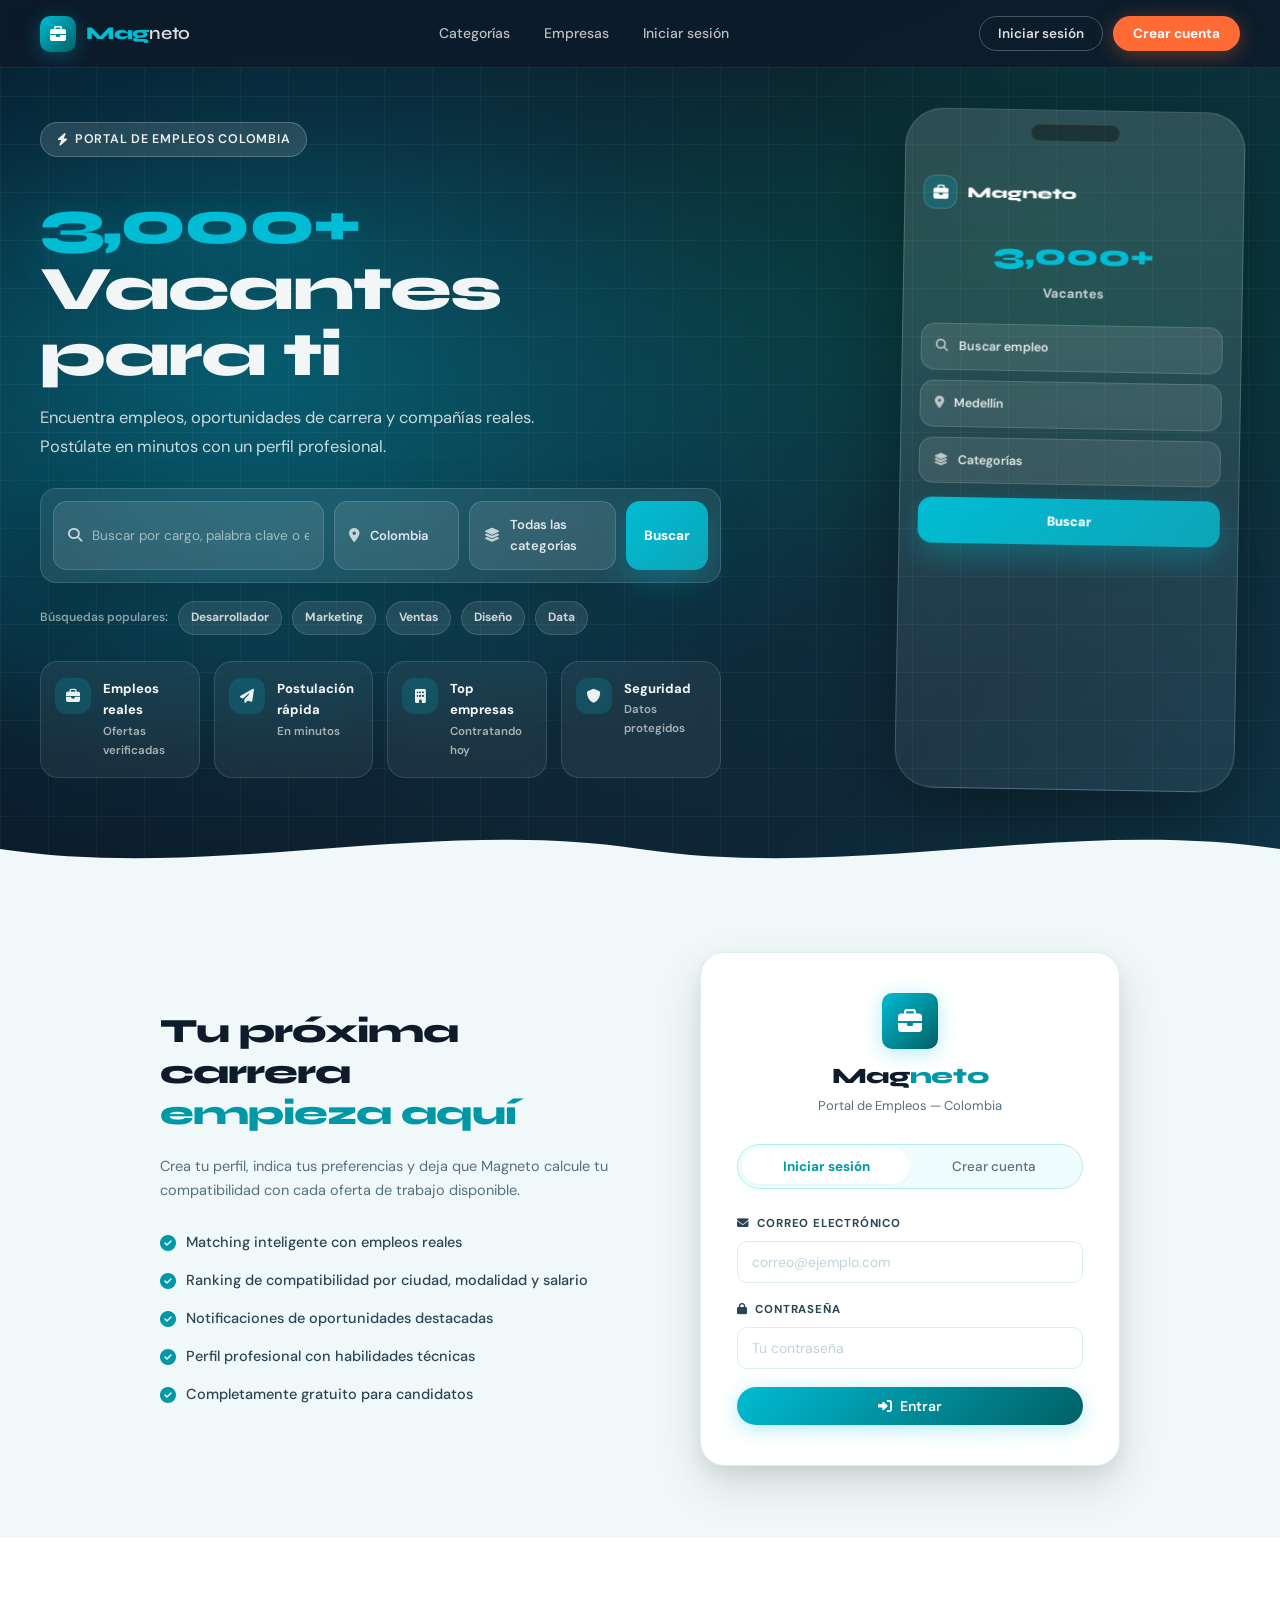
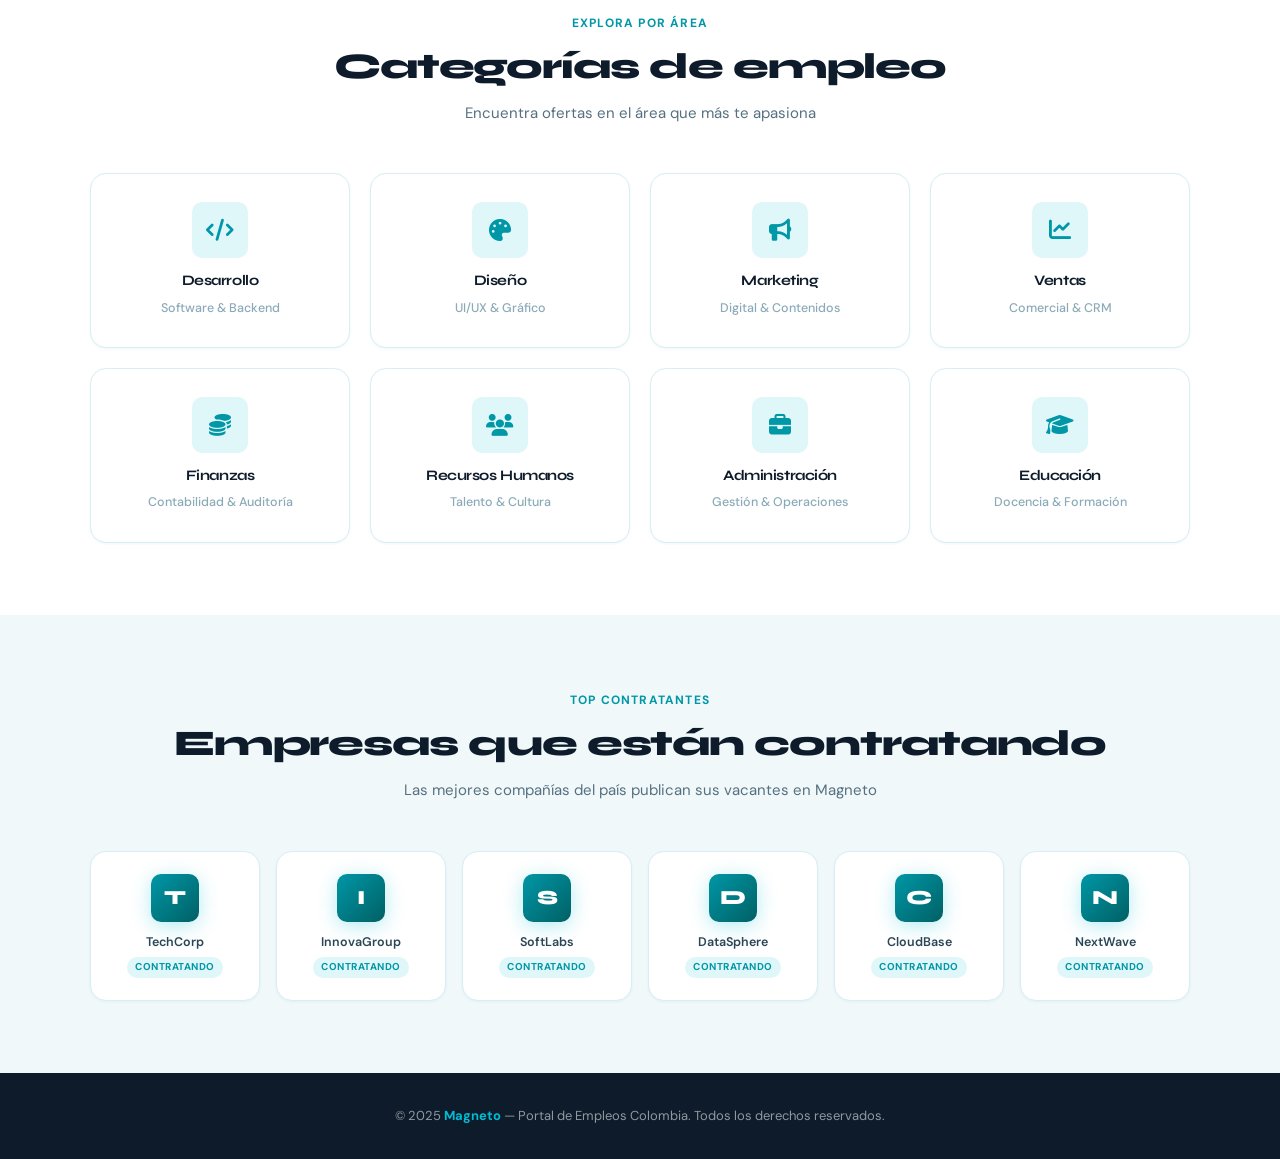
==== commit 8f2d337f: "Agregar dashboard de contratantes y migración de roles" ====
--- a/frontend/index.html
+++ b/frontend/index.html
@@ -5,7 +5,7 @@
   <meta name="viewport" content="width=device-width, initial-scale=1.0" />
   <title>Magneto — Portal de Empleos</title>
   <link rel="stylesheet" href="https://cdnjs.cloudflare.com/ajax/libs/font-awesome/6.5.1/css/all.min.css" />
-  <link rel="stylesheet" href="styles.css" />
+  <link rel="stylesheet" href="styles.css?v=2" />
 </head>
 <body>
 
@@ -26,31 +26,111 @@
     </div>
   </nav>
 
-  <!-- ▸ HERO -->
-  <section class="hero">
-    <div class="hero-content">
-      <div class="hero-badge">
-        <i class="fas fa-bolt"></i> Portal de Empleos Colombia
-      </div>
-      <h1>Encuentra el trabajo<br /><em>ideal para ti</em></h1>
-      <p>Conectamos talento con oportunidades reales. Analiza tu compatibilidad con cientos de empleos en segundos.</p>
-      <div class="hero-stats">
-        <div class="hero-stat">
-          <strong>500+</strong>
-          <span>Empleos activos</span>
-        </div>
-        <div class="hero-divider"></div>
-        <div class="hero-stat">
-          <strong>200+</strong>
-          <span>Empresas</span>
-        </div>
-        <div class="hero-divider"></div>
-        <div class="hero-stat">
-          <strong>98%</strong>
-          <span>Satisfacción</span>
-        </div>
-      </div>
-    </div>
+  <!-- ▸ HERO (nuevo estilo tipo plantilla moderna) -->
+  <section class="hero hero-modern">
+    <div class="hero-inner">
+
+      <div class="hero-left">
+        <div class="hero-badge">
+          <i class="fas fa-bolt"></i> Portal de Empleos Colombia
+        </div>
+
+        <h1>
+          <span class="hero-big">3,000+</span>
+          <span class="hero-title">Vacantes para ti</span>
+        </h1>
+
+        <p>
+          Encuentra empleos, oportunidades de carrera y compañías reales.
+          Postúlate en minutos con un perfil profesional.
+        </p>
+
+        <!-- Search bar visual (no cambia funcionalidad) -->
+        <div class="hero-search">
+          <div class="hs-field">
+            <i class="fas fa-magnifying-glass"></i>
+            <input type="text" placeholder="Buscar por cargo, palabra clave o empresa" disabled />
+          </div>
+          <div class="hs-field small">
+            <i class="fas fa-location-dot"></i>
+            <span>Colombia</span>
+          </div>
+          <div class="hs-field small">
+            <i class="fas fa-layer-group"></i>
+            <span>Todas las categorías</span>
+          </div>
+          <button class="hs-btn" type="button" onclick="scrollToAuth('registro')">
+            Buscar
+          </button>
+        </div>
+
+        <div class="hero-tags">
+          <span class="ht-label">Búsquedas populares:</span>
+          <span class="ht-tag">Desarrollador</span>
+          <span class="ht-tag">Marketing</span>
+          <span class="ht-tag">Ventas</span>
+          <span class="ht-tag">Diseño</span>
+          <span class="ht-tag">Data</span>
+        </div>
+
+        <div class="hero-features">
+          <div class="hf-card">
+            <i class="fas fa-briefcase"></i>
+            <div>
+              <strong>Empleos reales</strong>
+              <span>Ofertas verificadas</span>
+            </div>
+          </div>
+          <div class="hf-card">
+            <i class="fas fa-paper-plane"></i>
+            <div>
+              <strong>Postulación rápida</strong>
+              <span>En minutos</span>
+            </div>
+          </div>
+          <div class="hf-card">
+            <i class="fas fa-building"></i>
+            <div>
+              <strong>Top empresas</strong>
+              <span>Contratando hoy</span>
+            </div>
+          </div>
+          <div class="hf-card">
+            <i class="fas fa-shield"></i>
+            <div>
+              <strong>Seguridad</strong>
+              <span>Datos protegidos</span>
+            </div>
+          </div>
+        </div>
+      </div>
+
+      <div class="hero-right">
+        <div class="hero-phone">
+          <div class="phone-top">
+            <div class="phone-camera"></div>
+          </div>
+          <div class="phone-screen">
+            <div class="phone-logo">
+              <div class="phone-logo-icon"><i class="fas fa-briefcase"></i></div>
+              <span>Magneto</span>
+            </div>
+            <div class="phone-title">
+              <strong>3,000+</strong>
+              <span>Vacantes</span>
+            </div>
+            <div class="phone-search">
+              <div class="phone-input"><i class="fas fa-magnifying-glass"></i> Buscar empleo</div>
+              <div class="phone-input"><i class="fas fa-location-dot"></i> Medellín</div>
+              <div class="phone-input"><i class="fas fa-layer-group"></i> Categorías</div>
+              <div class="phone-btn">Buscar</div>
+            </div>
+          </div>
+        </div>
+      </div>
+
+    </div>
+
     <div class="hero-wave">
       <svg viewBox="0 0 1440 64" fill="none" preserveAspectRatio="none" xmlns="http://www.w3.org/2000/svg">
         <path d="M0,32 C240,64 480,0 720,32 C960,64 1200,0 1440,32 L1440,64 L0,64 Z" fill="#F0F8FA"/>
@@ -106,26 +186,60 @@
           </form>
         </div>
 
-        <!-- Registro -->
+        <!-- Registro: Paso 1 — elegir tipo de cuenta -->
         <div id="tabRegistro" class="hidden">
-          <div id="registroMsg"></div>
-          <form onsubmit="hacerRegistro(event)">
-            <div class="field">
-              <label><i class="fas fa-user"></i> &nbsp;Nombre completo</label>
-              <input type="text" id="regNombre" placeholder="Juan Pérez" required autocomplete="name" />
-            </div>
-            <div class="field">
-              <label><i class="fas fa-envelope"></i> &nbsp;Correo electrónico</label>
-              <input type="email" id="regEmail" placeholder="correo@ejemplo.com" required autocomplete="email" />
-            </div>
-            <div class="field">
-              <label><i class="fas fa-lock"></i> &nbsp;Contraseña</label>
-              <input type="password" id="regPassword" placeholder="Mínimo 6 caracteres" minlength="6" required autocomplete="new-password" />
-            </div>
-            <button type="submit" class="btn btn-primary" style="width:100%;justify-content:center;padding:12px">
-              <i class="fas fa-user-plus"></i> Crear cuenta
-            </button>
-          </form>
+
+          <div id="stepRol">
+            <p style="text-align:center;font-size:14px;color:var(--t3);margin-bottom:20px">¿Qué tipo de cuenta quieres crear?</p>
+            <div style="display:grid;grid-template-columns:1fr 1fr;gap:14px;margin-bottom:8px">
+
+              <div onclick="elegirRol('employee')" style="cursor:pointer;border:2px solid var(--border);border-radius:16px;padding:24px 16px;text-align:center;transition:all .2s" onmouseover="this.style.borderColor='var(--teal-mid)';this.style.background='var(--teal-pale)'" onmouseout="this.style.borderColor='var(--border)';this.style.background='white'">
+                <div style="width:52px;height:52px;border-radius:14px;background:var(--teal-pale);display:flex;align-items:center;justify-content:center;margin:0 auto 12px;font-size:22px;color:var(--teal-mid)">
+                  <i class="fas fa-user"></i>
+                </div>
+                <strong style="display:block;font-size:14px;color:var(--navy);margin-bottom:4px">Busco empleo</strong>
+                <span style="font-size:12px;color:var(--t3)">Encuentra trabajo y ve tu compatibilidad</span>
+              </div>
+
+              <div onclick="elegirRol('employer')" style="cursor:pointer;border:2px solid var(--border);border-radius:16px;padding:24px 16px;text-align:center;transition:all .2s" onmouseover="this.style.borderColor='var(--teal-mid)';this.style.background='var(--teal-pale)'" onmouseout="this.style.borderColor='var(--border)';this.style.background='white'">
+                <div style="width:52px;height:52px;border-radius:14px;background:var(--teal-pale);display:flex;align-items:center;justify-content:center;margin:0 auto 12px;font-size:22px;color:var(--teal-mid)">
+                  <i class="fas fa-building"></i>
+                </div>
+                <strong style="display:block;font-size:14px;color:var(--navy);margin-bottom:4px">Publico empleos</strong>
+                <span style="font-size:12px;color:var(--t3)">Publica vacantes y encuentra candidatos</span>
+              </div>
+
+            </div>
+          </div>
+
+          <!-- Paso 2 — formulario -->
+          <div id="stepForm" style="display:none">
+            <div id="rolSeleccionadoLabel" style="display:flex;align-items:center;gap:8px;background:var(--teal-pale);border:1px solid var(--teal-border);border-radius:10px;padding:10px 14px;margin-bottom:18px;font-size:13px;font-weight:600;color:var(--teal-mid)"></div>
+            <div id="registroMsg"></div>
+            <form onsubmit="hacerRegistro(event)">
+              <div class="field">
+                <label><i class="fas fa-user"></i> &nbsp;Nombre completo</label>
+                <input type="text" id="regNombre" placeholder="Juan Pérez" required autocomplete="name" />
+              </div>
+              <div class="field">
+                <label><i class="fas fa-envelope"></i> &nbsp;Correo electrónico</label>
+                <input type="email" id="regEmail" placeholder="correo@ejemplo.com" required autocomplete="email" />
+              </div>
+              <div class="field">
+                <label><i class="fas fa-lock"></i> &nbsp;Contraseña</label>
+                <input type="password" id="regPassword" placeholder="Mínimo 6 caracteres" minlength="6" required autocomplete="new-password" />
+              </div>
+              <div style="display:flex;gap:10px;margin-top:8px">
+                <button type="button" onclick="volverRol()" style="flex:0 0 auto;padding:12px 16px;border:1.5px solid var(--border);border-radius:10px;background:white;cursor:pointer;font-size:13px;color:var(--t3)">
+                  <i class="fas fa-arrow-left"></i>
+                </button>
+                <button type="submit" class="btn btn-primary" style="flex:1;justify-content:center;padding:12px">
+                  <i class="fas fa-user-plus"></i> Crear cuenta
+                </button>
+              </div>
+            </form>
+          </div>
+
         </div>
       </div>
 
@@ -229,9 +343,12 @@
     <p>&copy; 2025 <strong>Magneto</strong> — Portal de Empleos Colombia. Todos los derechos reservados.</p>
   </footer>
 
-  <script src="config.js"></script>
+  <script src="config.js?v=2"></script>
   <script>
-    if (getToken()) window.location.href = "dashboard.html";
+    if (getToken()) {
+      const u = getUser();
+      window.location.href = (u && u.role === "employer") ? "employer_dashboard.html" : "dashboard.html";
+    }
 
     // Navbar scroll effect
     const nav = document.getElementById("landingNav");
@@ -255,6 +372,22 @@
         document.querySelectorAll(".tab-btn")[1].classList.add("active");
         document.getElementById("tabRegistro").classList.remove("hidden");
       }
+    }
+
+    let selectedRole = "employee";
+
+    function elegirRol(role) {
+      selectedRole = role;
+      document.getElementById("stepRol").style.display = "none";
+      document.getElementById("stepForm").style.display = "block";
+      document.getElementById("rolSeleccionadoLabel").innerHTML = role === "employer"
+        ? '<i class="fas fa-building"></i> Cuenta de contratante'
+        : '<i class="fas fa-user"></i> Cuenta de empleado';
+    }
+
+    function volverRol() {
+      document.getElementById("stepForm").style.display = "none";
+      document.getElementById("stepRol").style.display = "block";
     }
 
     async function hacerLogin(e) {
@@ -271,7 +404,7 @@
         });
         localStorage.setItem("token", data.token);
         localStorage.setItem("user", JSON.stringify(data.user));
-        window.location.href = "dashboard.html";
+        window.location.href = data.user.role === "employer" ? "employer_dashboard.html" : "dashboard.html";
       } catch (err) {
         msgEl.innerHTML = `<div class="msg msg-error"><i class="fas fa-circle-exclamation"></i> ${err.message}</div>`;
       }
@@ -288,11 +421,12 @@
             email: document.getElementById("regEmail").value,
             full_name: document.getElementById("regNombre").value,
             password: document.getElementById("regPassword").value,
+            role: selectedRole,
           }),
         });
         localStorage.setItem("token", data.token);
         localStorage.setItem("user", JSON.stringify(data.user));
-        window.location.href = "profile.html";
+        window.location.href = data.user.role === "employer" ? "employer_dashboard.html" : "profile.html";
       } catch (err) {
         msgEl.innerHTML = `<div class="msg msg-error"><i class="fas fa-circle-exclamation"></i> ${err.message}</div>`;
       }
--- a/frontend/styles.css
+++ b/frontend/styles.css
@@ -219,17 +219,18 @@
   50%       { transform: translateY(-8px); }
 }
 
+/* HERO (base) */
 .hero {
-  min-height: 580px;
-  padding: 120px 40px 100px;
+  min-height: 640px;
+  padding: 110px 40px 90px;
   display: flex;
   align-items: center;
   justify-content: center;
   position: relative;
   overflow: hidden;
-  background: linear-gradient(-45deg, #006064, #0097A7, #00ACC1, #004D40);
-  background-size: 400% 400%;
-  animation: gradShift 14s ease infinite;
+  background: radial-gradient(1200px 700px at 20% 40%, rgba(0,188,212,.35) 0%, transparent 60%),
+              radial-gradient(900px 600px at 80% 30%, rgba(0,77,64,.45) 0%, transparent 55%),
+              linear-gradient(120deg, #061525 0%, #0d1b2a 45%, #0e3446 100%);
 }
 
 /* Grid pattern overlay */
@@ -255,11 +256,18 @@
   pointer-events: none;
 }
 
-.hero-content {
+/* layout nuevo tipo plantilla */
+.hero-inner {
   position: relative;
   z-index: 1;
-  max-width: 720px;
-  text-align: center;
+  width: min(1200px, 100%);
+  display: grid;
+  grid-template-columns: 1.25fr .85fr;
+  gap: 56px;
+  align-items: center;
+}
+
+.hero-left {
   color: white;
 }
 
@@ -280,27 +288,289 @@
   color: rgba(255,255,255,.92);
 }
 
-.hero-content h1 {
-  font-size: clamp(36px, 5.5vw, 58px);
+
+.hero-left h1 {
+  font-size: clamp(36px, 5.3vw, 62px);
+  font-weight: 900;
+  margin: 10px 0 16px;
+  line-height: 1.06;
+}
+
+.hero-big {
+  display: inline-block;
+  font-family: var(--font-h);
+  font-weight: 900;
+  color: var(--teal);
+  text-shadow: 0 10px 40px rgba(0,188,212,.25);
+  margin-right: 10px;
+}
+
+.hero-title {
+  color: rgba(255,255,255,.95);
+}
+
+.hero-left p {
+  font-size: 16.5px;
+  color: rgba(255,255,255,.78);
+  max-width: 560px;
+  margin-bottom: 26px;
+  line-height: 1.75;
+}
+
+/* search bar (visual) */
+.hero-search {
+  display: grid;
+  grid-template-columns: 1.2fr .55fr .65fr auto;
+  gap: 10px;
+  background: rgba(255,255,255,.08);
+  border: 1px solid rgba(255,255,255,.14);
+  border-radius: var(--r3);
+  padding: 12px;
+  backdrop-filter: blur(12px);
+  -webkit-backdrop-filter: blur(12px);
+  margin-bottom: 18px;
+  box-shadow: 0 18px 48px rgba(0,0,0,.18);
+}
+
+.hs-field {
+  display: flex;
+  align-items: center;
+  gap: 10px;
+  background: rgba(255,255,255,.10);
+  border: 1px solid rgba(255,255,255,.14);
+  border-radius: 14px;
+  padding: 12px 14px;
+  color: rgba(255,255,255,.85);
+  min-height: 48px;
+}
+
+.hs-field i {
+  color: rgba(255,255,255,.72);
+  font-size: 14px;
+}
+
+.hs-field input {
+  border: none;
+  outline: none;
+  background: transparent;
+  width: 100%;
+  color: rgba(255,255,255,.92);
+  font-family: var(--font-b);
+  font-size: 13.5px;
+}
+
+.hs-field input::placeholder { color: rgba(255,255,255,.55); }
+
+.hs-field.small {
+  justify-content: flex-start;
+  font-size: 13px;
+  font-weight: 600;
+}
+
+.hs-btn {
+  border: none;
+  cursor: pointer;
+  border-radius: 14px;
+  padding: 0 18px;
+  font-size: 13.5px;
   font-weight: 800;
+  font-family: var(--font-b);
+  background: linear-gradient(135deg, var(--teal) 0%, #0ea5b7 100%);
   color: white;
-  margin-bottom: 18px;
-  line-height: 1.12;
-}
-
-.hero-content h1 em {
-  font-style: italic;
-  color: rgba(255,255,255,.78);
+  box-shadow: 0 12px 32px rgba(0,188,212,.28);
+  transition: transform .2s var(--ease), box-shadow .2s var(--ease);
+}
+
+.hs-btn:hover {
+  transform: translateY(-1px);
+  box-shadow: 0 18px 42px rgba(0,188,212,.35);
+}
+
+/* tags */
+.hero-tags {
+  display: flex;
+  align-items: center;
+  flex-wrap: wrap;
+  gap: 10px;
+  margin-bottom: 26px;
+}
+
+.ht-label {
+  font-size: 12px;
+  color: rgba(255,255,255,.55);
+  font-weight: 600;
+}
+
+.ht-tag {
+  font-size: 12px;
   font-weight: 700;
-}
-
-.hero-content p {
-  font-size: 17px;
-  color: rgba(255,255,255,.80);
-  max-width: 520px;
-  margin: 0 auto 36px;
-  font-weight: 400;
-  line-height: 1.7;
+  padding: 6px 12px;
+  border-radius: var(--rf);
+  background: rgba(255,255,255,.10);
+  border: 1px solid rgba(255,255,255,.14);
+  color: rgba(255,255,255,.82);
+}
+
+/* feature cards */
+.hero-features {
+  display: grid;
+  grid-template-columns: repeat(4, 1fr);
+  gap: 14px;
+}
+
+.hf-card {
+  background: rgba(255,255,255,.06);
+  border: 1px solid rgba(255,255,255,.12);
+  border-radius: 18px;
+  padding: 16px 14px;
+  display: flex;
+  align-items: flex-start;
+  gap: 12px;
+  backdrop-filter: blur(10px);
+  -webkit-backdrop-filter: blur(10px);
+  transition: transform .2s var(--ease), background .2s var(--ease);
+}
+
+.hf-card:hover {
+  transform: translateY(-3px);
+  background: rgba(255,255,255,.085);
+}
+
+.hf-card i {
+  width: 36px;
+  height: 36px;
+  border-radius: 12px;
+  display: flex;
+  align-items: center;
+  justify-content: center;
+  background: rgba(0,188,212,.18);
+  color: rgba(255,255,255,.92);
+  font-size: 14px;
+  flex-shrink: 0;
+}
+
+.hf-card strong {
+  display: block;
+  font-size: 13px;
+  font-weight: 800;
+  color: rgba(255,255,255,.95);
+  margin-bottom: 2px;
+}
+
+.hf-card span {
+  display: block;
+  font-size: 11.5px;
+  font-weight: 600;
+  color: rgba(255,255,255,.62);
+}
+
+/* phone mockup */
+.hero-right {
+  display: flex;
+  justify-content: flex-end;
+}
+
+.hero-phone {
+  width: min(340px, 100%);
+  aspect-ratio: 9/18;
+  border-radius: 38px;
+  background: linear-gradient(180deg, rgba(255,255,255,.14) 0%, rgba(255,255,255,.06) 100%);
+  border: 1px solid rgba(255,255,255,.18);
+  box-shadow: 0 30px 80px rgba(0,0,0,.35);
+  position: relative;
+  overflow: hidden;
+  transform: rotate(1deg);
+}
+
+.phone-top {
+  height: 44px;
+  display: flex;
+  justify-content: center;
+  align-items: center;
+}
+
+.phone-camera {
+  width: 90px;
+  height: 18px;
+  border-radius: 999px;
+  background: rgba(0,0,0,.35);
+  border: 1px solid rgba(255,255,255,.12);
+}
+
+.phone-screen {
+  padding: 22px 18px 20px;
+  color: white;
+}
+
+.phone-logo {
+  display: flex;
+  align-items: center;
+  gap: 10px;
+  font-family: var(--font-h);
+  font-weight: 800;
+  margin-bottom: 20px;
+}
+
+.phone-logo-icon {
+  width: 34px;
+  height: 34px;
+  border-radius: 12px;
+  display: flex;
+  align-items: center;
+  justify-content: center;
+  background: rgba(0,188,212,.20);
+  border: 1px solid rgba(255,255,255,.14);
+}
+
+.phone-title {
+  text-align: center;
+  margin: 10px 0 20px;
+}
+
+.phone-title strong {
+  display: block;
+  font-size: 30px;
+  font-family: var(--font-h);
+  font-weight: 900;
+  color: var(--teal);
+}
+
+.phone-title span {
+  font-size: 13px;
+  font-weight: 700;
+  color: rgba(255,255,255,.75);
+}
+
+.phone-search {
+  display: flex;
+  flex-direction: column;
+  gap: 10px;
+}
+
+.phone-input {
+  background: rgba(255,255,255,.10);
+  border: 1px solid rgba(255,255,255,.14);
+  border-radius: 14px;
+  padding: 12px 14px;
+  font-size: 12.5px;
+  font-weight: 600;
+  color: rgba(255,255,255,.85);
+  display: flex;
+  align-items: center;
+  gap: 10px;
+}
+
+.phone-input i { color: rgba(255,255,255,.65); }
+
+.phone-btn {
+  margin-top: 4px;
+  text-align: center;
+  padding: 12px;
+  border-radius: 14px;
+  font-size: 13px;
+  font-weight: 900;
+  background: linear-gradient(135deg, var(--teal) 0%, #0ea5b7 100%);
+  box-shadow: 0 12px 30px rgba(0,188,212,.30);
 }
 
 .hero-stats {
@@ -356,6 +626,40 @@
 }
 
 .hero-wave svg { width: 100%; height: 64px; display: block; }
+
+/* Responsive hero */
+@media (max-width: 980px) {
+  .hero-inner {
+    grid-template-columns: 1fr;
+    gap: 38px;
+  }
+
+  .hero-right {
+    justify-content: center;
+  }
+
+  .hero-features {
+    grid-template-columns: repeat(2, 1fr);
+  }
+
+  .hero-search {
+    grid-template-columns: 1fr;
+  }
+}
+
+@media (max-width: 520px) {
+  .hero {
+    padding: 100px 18px 80px;
+  }
+
+  .hero-left h1 {
+    font-size: 40px;
+  }
+
+  .hero-features {
+    grid-template-columns: 1fr;
+  }
+}
 
 /* ═══════════════════════════════════════════════════
    AUTH SECTION (index.html)
@@ -1706,3 +2010,102 @@
   .companies-grid { grid-template-columns: repeat(2, 1fr); }
   .page-hero { padding: 22px 20px; }
 }
+
+/* ═══════════════════════════════════════════════════
+   ROLE SELECTOR (registro en index.html)
+═══════════════════════════════════════════════════ */
+.role-selector {
+  display: grid;
+  grid-template-columns: 1fr 1fr;
+  gap: 10px;
+}
+
+.role-btn {
+  display: flex;
+  align-items: center;
+  justify-content: center;
+  gap: 8px;
+  padding: 11px 14px;
+  border-radius: var(--r2);
+  border: 1.5px solid var(--border);
+  background: var(--bg);
+  font-family: var(--font-b);
+  font-size: 13.5px;
+  font-weight: 600;
+  color: var(--t3);
+  cursor: pointer;
+  transition: all .2s var(--ease);
+}
+
+.role-btn:hover {
+  border-color: var(--teal);
+  color: var(--teal-mid);
+  background: var(--teal-pale);
+}
+
+.role-btn.active {
+  border-color: var(--teal-mid);
+  background: var(--teal-pale);
+  color: var(--teal-mid);
+  box-shadow: 0 0 0 3px rgba(0,151,167,.12);
+}
+
+.role-btn i { font-size: 14px; }
+
+/* ═══════════════════════════════════════════════════
+   TEXTAREA (formularios)
+═══════════════════════════════════════════════════ */
+textarea {
+  width: 100%;
+  padding: 12px 14px;
+  border: 1.5px solid var(--border);
+  border-radius: var(--r2);
+  font-family: var(--font-b);
+  font-size: 14px;
+  color: var(--navy);
+  background: var(--white);
+  resize: vertical;
+  transition: border-color .2s var(--ease), box-shadow .2s var(--ease);
+  outline: none;
+  line-height: 1.6;
+}
+
+textarea:focus {
+  border-color: var(--teal);
+  box-shadow: 0 0 0 3px rgba(0,151,167,.10);
+}
+
+textarea::placeholder { color: var(--t4); }
+
+/* ═══════════════════════════════════════════════════
+   EMPLOYER DASHBOARD extras
+═══════════════════════════════════════════════════ */
+.employer-banner {
+  background: linear-gradient(120deg, var(--navy) 0%, #1E3A50 100%);
+}
+
+.employer-badge {
+  display: inline-flex;
+  align-items: center;
+  gap: 8px;
+  background: rgba(255,255,255,.12);
+  border: 1px solid rgba(255,255,255,.22);
+  border-radius: var(--rf);
+  padding: 8px 18px;
+  font-size: 13px;
+  font-weight: 700;
+  color: rgba(255,255,255,.92);
+  white-space: nowrap;
+}
+
+.employer-job-tag {
+  display: inline-flex;
+  align-items: center;
+  gap: 6px;
+  font-size: 12px;
+  font-weight: 700;
+  color: #059669;
+  background: #d1fae5;
+  border-radius: var(--rf);
+  padding: 5px 12px;
+}
